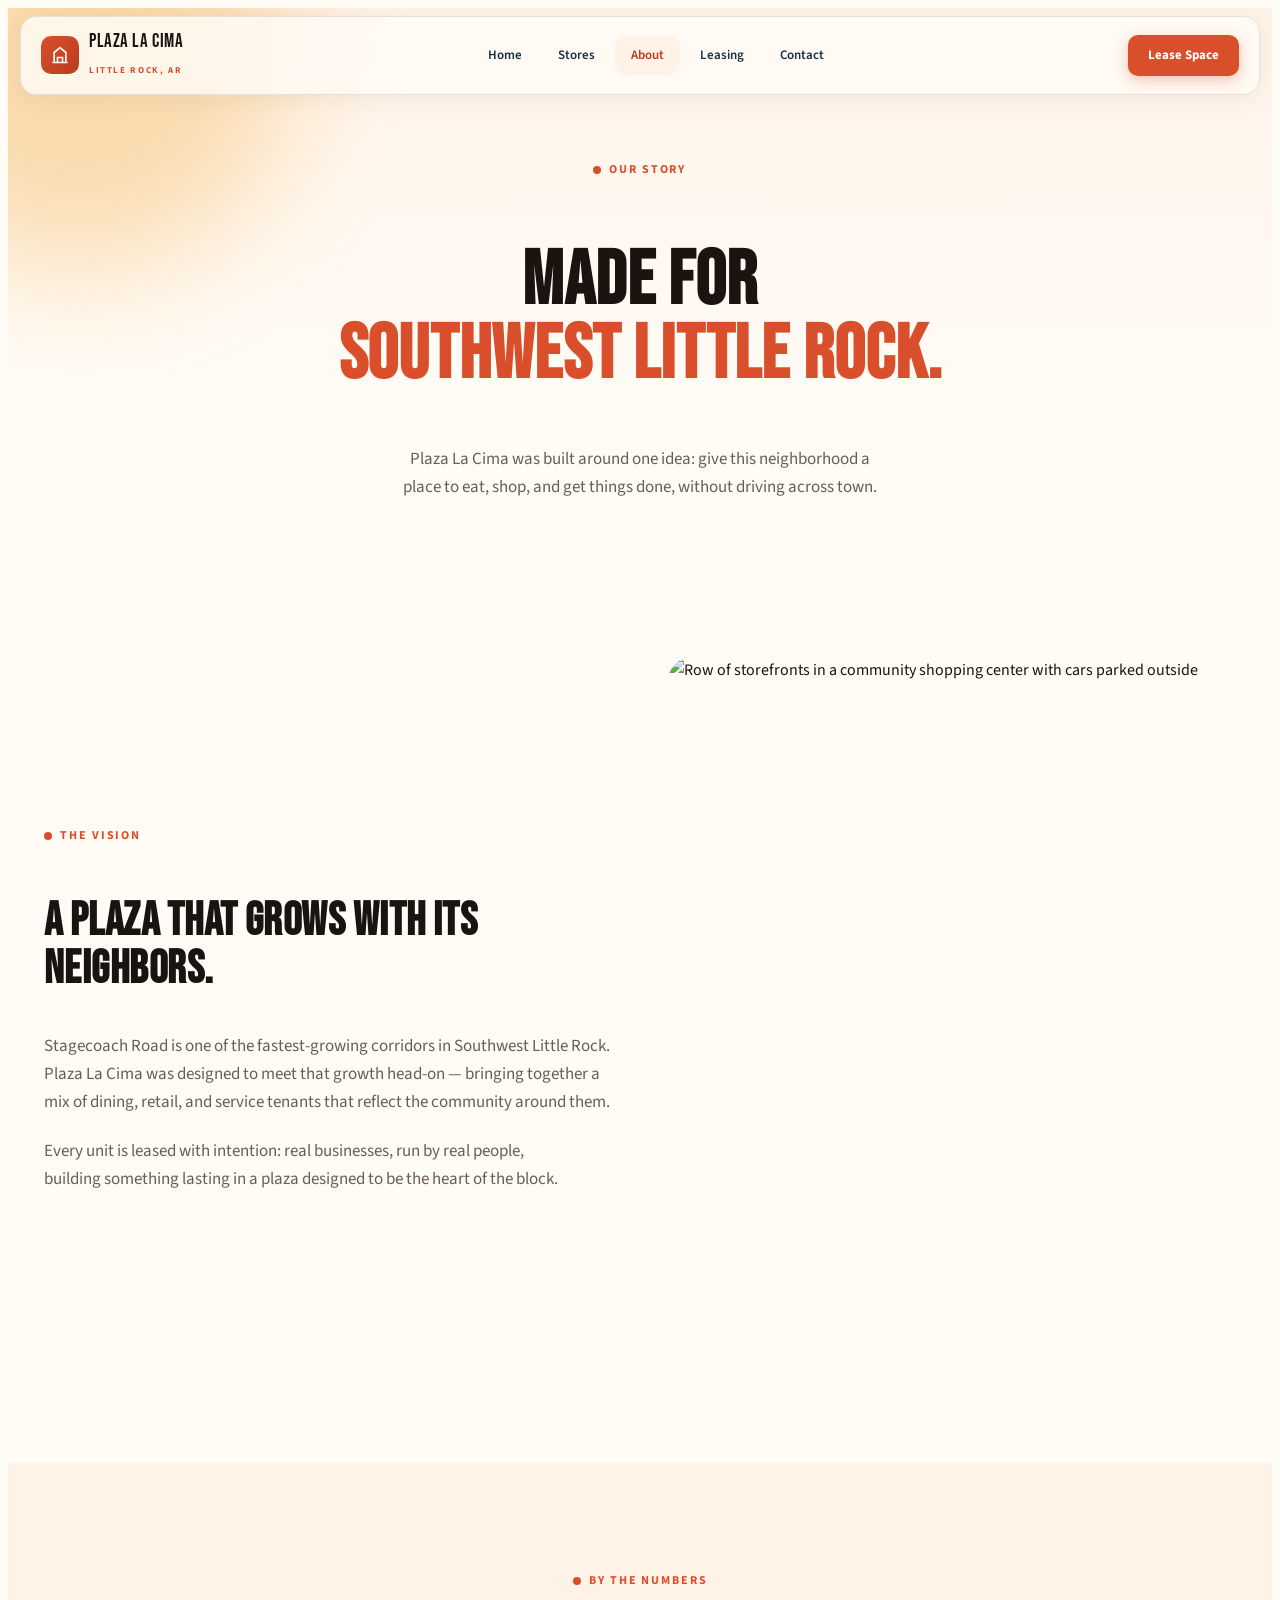
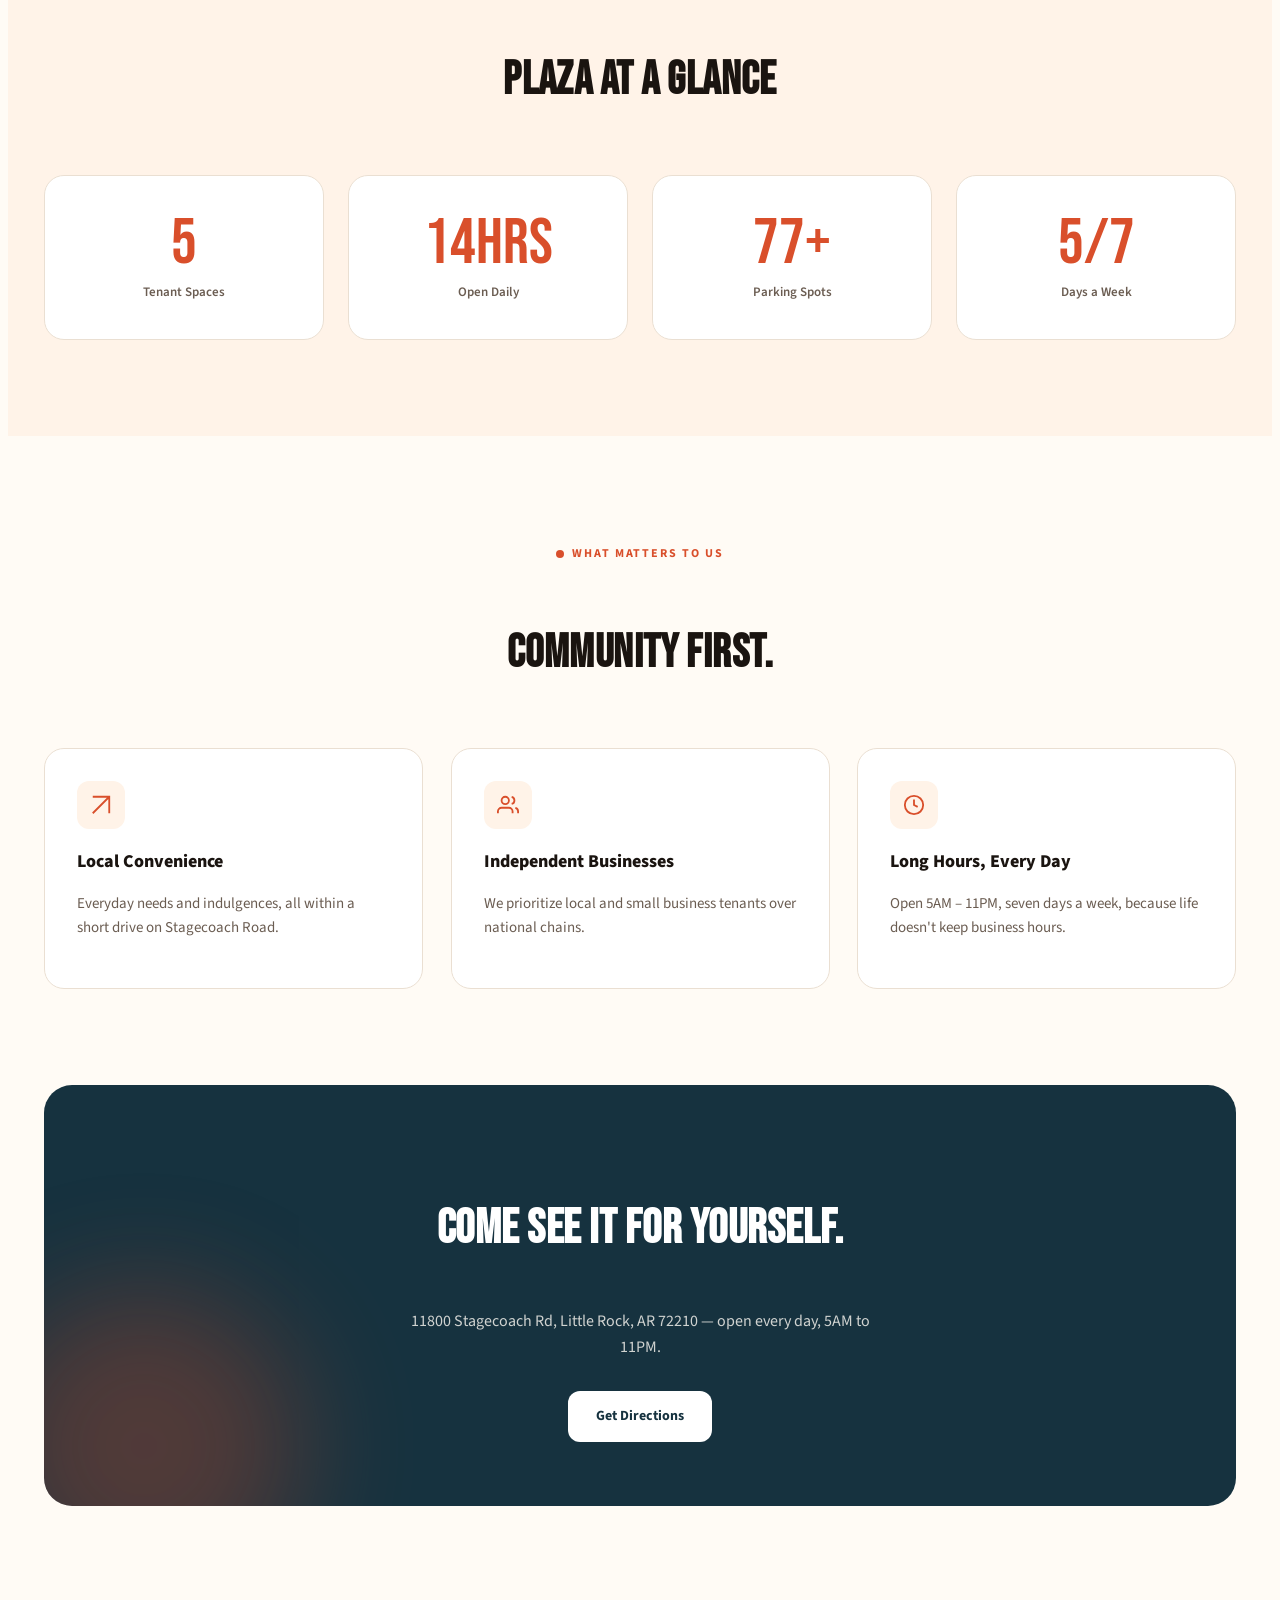
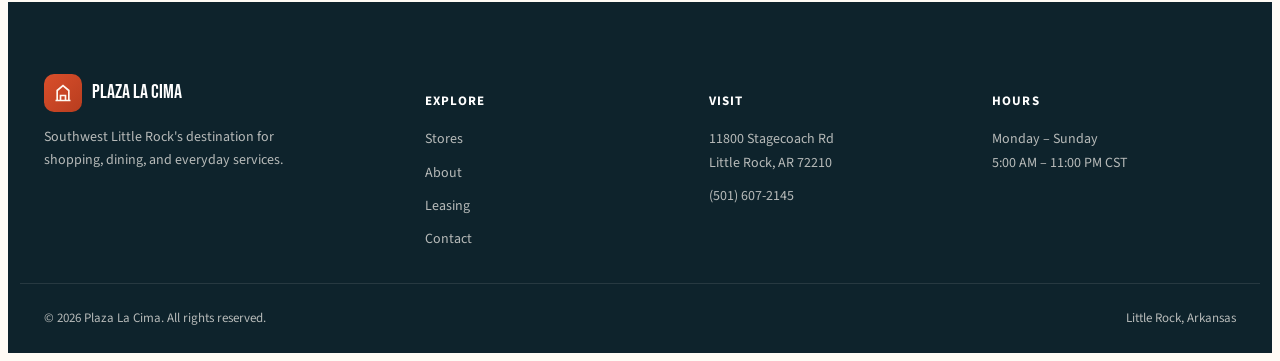
==== about.html @ f955fabb "Initial commit: Plaza La Cima prototype site" ====
<!DOCTYPE html>
<html lang="en">
<head>
<meta charset="UTF-8">
<meta name="viewport" content="width=device-width, initial-scale=1.0">
<meta name="description" content="Learn about Plaza La Cima, a community shopping destination on Stagecoach Road in Little Rock, Arkansas.">
<title>About | Plaza La Cima</title>
<link rel="preconnect" href="https://fonts.googleapis.com">
<link rel="preconnect" href="https://fonts.gstatic.com" crossorigin>
<link href="https://fonts.googleapis.com/css2?family=Bebas+Neue&family=Source+Sans+3:wght@300;400;600;700;800&display=swap" rel="stylesheet">
<link rel="stylesheet" href="assets/site.css">
</head>
<body>

<div class="nav-wrap">
  <nav class="nav" role="navigation" aria-label="Primary">
    <a href="index.html" class="nav-logo" aria-label="Plaza La Cima home">
      <span class="nav-logo-badge"><svg width="20" height="20" viewBox="0 0 24 24" fill="none" stroke="#FFF8F0" stroke-width="2"><path d="M3 21h18M5 21V9l7-6 7 6v12M9 21v-6h6v6"/></svg></span>
      <span><span class="nav-logo-text">PLAZA LA CIMA</span><br><span class="nav-logo-sub">Little Rock, AR</span></span>
    </a>
    <div class="nav-links">
      <a href="index.html">Home</a>
      <a href="stores.html">Stores</a>
      <a href="about.html" class="active">About</a>
      <a href="leasing.html">Leasing</a>
      <a href="contact.html">Contact</a>
    </div>
    <a href="leasing.html" class="nav-cta">Lease Space</a>
    <button class="nav-toggle" aria-label="Open menu" aria-expanded="false">
      <svg width="24" height="24" viewBox="0 0 24 24" fill="none" stroke="#1A1410" stroke-width="2"><line x1="3" y1="6" x2="21" y2="6"/><line x1="3" y1="12" x2="21" y2="12"/><line x1="3" y1="18" x2="21" y2="18"/></svg>
    </button>
  </nav>
</div>
<div class="mobile-menu">
  <a href="index.html">Home</a>
  <a href="stores.html">Stores</a>
  <a href="about.html">About</a>
  <a href="leasing.html">Leasing</a>
  <a href="contact.html">Contact</a>
</div>

<header style="position:relative; padding:140px 0 60px; overflow:hidden; background:linear-gradient(180deg,#FFF3E8 0%,#FFFBF5 70%);">
  <div class="blob" style="width:420px;height:420px;background:var(--gold);top:-160px;left:-140px;"></div>
  <div class="container" style="position:relative;z-index:1; text-align:center;">
    <p class="kicker reveal" style="justify-content:center;">Our Story</p>
    <h1 class="font-display reveal" style="font-size:clamp(40px,7vw,76px); line-height:0.98; transition-delay:.05s;">Made for<br><span style="color:var(--primary);">Southwest Little Rock.</span></h1>
    <p class="reveal text-balance" style="font-size:17px; color:var(--muted); max-width:600px; margin:20px auto 0; transition-delay:.1s;">Plaza La Cima was built around one idea: give this neighborhood a place to eat, shop, and get things done, without driving across town.</p>
  </div>
</header>

<section class="section">
  <div class="container" style="display:grid; grid-template-columns:1fr 1fr; gap:56px; align-items:center;">
    <div class="reveal" style="border-radius:24px; overflow:hidden; aspect-ratio:4/5; order:2;">
      <img class="lazy-img" loading="lazy" src="https://images.unsplash.com/photo-1542362567-b07e54358753?w=700&h=900&fit=crop&q=80" alt="Row of storefronts in a community shopping center with cars parked outside">
    </div>
    <div>
      <p class="kicker reveal">The Vision</p>
      <h2 class="font-display reveal" style="font-size:clamp(30px,4.5vw,46px); line-height:1.05; transition-delay:.05s;">A plaza that grows with its neighbors.</h2>
      <p class="reveal text-balance" style="color:var(--muted); margin:20px 0; font-size:17px; transition-delay:.1s;">
        Stagecoach Road is one of the fastest-growing corridors in Southwest Little Rock. Plaza La Cima was designed to meet that growth head-on — bringing together a mix of dining, retail, and service tenants that reflect the community around them.
      </p>
      <p class="reveal text-balance" style="color:var(--muted); font-size:17px; transition-delay:.15s;">
        Every unit is leased with intention: real businesses, run by real people, building something lasting in a plaza designed to be the heart of the block.
      </p>
    </div>
  </div>
</section>

<section class="section" style="background:var(--bg-2);">
  <div class="container">
    <div style="text-align:center; max-width:600px; margin:0 auto 56px;">
      <p class="kicker reveal" style="justify-content:center;">By the Numbers</p>
      <h2 class="font-display reveal" style="font-size:clamp(30px,4.5vw,46px); transition-delay:.05s;">Plaza at a Glance</h2>
    </div>
    <div style="display:grid; grid-template-columns:repeat(auto-fit,minmax(180px,1fr)); gap:24px; text-align:center;">
      <div class="card reveal" style="padding:36px 20px;">
        <div class="stat-num" data-counter="7"></div>
        <div style="font-size:13px;color:var(--muted);font-weight:600;margin-top:6px;">Tenant Spaces</div>
      </div>
      <div class="card reveal" style="padding:36px 20px; transition-delay:.05s;">
        <div class="stat-num" data-counter="18" data-suffix="hrs"></div>
        <div style="font-size:13px;color:var(--muted);font-weight:600;margin-top:6px;">Open Daily</div>
      </div>
      <div class="card reveal" style="padding:36px 20px; transition-delay:.1s;">
        <div class="stat-num" data-counter="100" data-suffix="+"></div>
        <div style="font-size:13px;color:var(--muted);font-weight:600;margin-top:6px;">Parking Spots</div>
      </div>
      <div class="card reveal" style="padding:36px 20px; transition-delay:.15s;">
        <div class="stat-num" data-counter="7" data-suffix="/7"></div>
        <div style="font-size:13px;color:var(--muted);font-weight:600;margin-top:6px;">Days a Week</div>
      </div>
    </div>
  </div>
</section>

<section class="section">
  <div class="container">
    <div style="text-align:center; max-width:600px; margin:0 auto 56px;">
      <p class="kicker reveal" style="justify-content:center;">What Matters to Us</p>
      <h2 class="font-display reveal" style="font-size:clamp(30px,4.5vw,46px); transition-delay:.05s;">Community First.</h2>
    </div>
    <div style="display:grid; grid-template-columns:repeat(auto-fit,minmax(260px,1fr)); gap:28px;">
      <div class="card reveal hover-lift" style="padding:32px;">
        <span style="width:48px;height:48px;border-radius:12px;background:var(--bg-2);display:flex;align-items:center;justify-content:center;margin-bottom:18px;">
          <svg width="22" height="22" viewBox="0 0 24 24" fill="none" stroke="var(--primary)" stroke-width="2"><path d="M3 21l18-18M3 3h18v18"/></svg>
        </span>
        <h3 style="font-weight:800;font-size:18px;margin-bottom:8px;">Local Convenience</h3>
        <p style="color:var(--muted);font-size:15px;">Everyday needs and indulgences, all within a short drive on Stagecoach Road.</p>
      </div>
      <div class="card reveal hover-lift" style="padding:32px; transition-delay:.05s;">
        <span style="width:48px;height:48px;border-radius:12px;background:var(--bg-2);display:flex;align-items:center;justify-content:center;margin-bottom:18px;">
          <svg width="22" height="22" viewBox="0 0 24 24" fill="none" stroke="var(--primary)" stroke-width="2"><path d="M17 21v-2a4 4 0 0 0-4-4H5a4 4 0 0 0-4 4v2M9 11a4 4 0 1 0 0-8 4 4 0 0 0 0 8zM23 21v-2a4 4 0 0 0-3-3.87M16 3.13a4 4 0 0 1 0 7.75"/></svg>
        </span>
        <h3 style="font-weight:800;font-size:18px;margin-bottom:8px;">Independent Businesses</h3>
        <p style="color:var(--muted);font-size:15px;">We prioritize local and small business tenants over national chains.</p>
      </div>
      <div class="card reveal hover-lift" style="padding:32px; transition-delay:.1s;">
        <span style="width:48px;height:48px;border-radius:12px;background:var(--bg-2);display:flex;align-items:center;justify-content:center;margin-bottom:18px;">
          <svg width="22" height="22" viewBox="0 0 24 24" fill="none" stroke="var(--primary)" stroke-width="2"><circle cx="12" cy="12" r="10"/><path d="M12 6v6l4 2"/></svg>
        </span>
        <h3 style="font-weight:800;font-size:18px;margin-bottom:8px;">Long Hours, Every Day</h3>
        <p style="color:var(--muted);font-size:15px;">Open 5AM – 11PM, seven days a week, because life doesn't keep business hours.</p>
      </div>
    </div>
  </div>
</section>

<section class="section" style="padding-top:0;">
  <div class="container">
    <div class="reveal" style="background:var(--navy); border-radius:28px; padding:64px 48px; text-align:center; position:relative; overflow:hidden;">
      <div class="blob" style="width:320px;height:320px;background:var(--primary);bottom:-100px;left:-60px;opacity:.3;"></div>
      <h2 class="font-display" style="color:var(--white); font-size:clamp(30px,5vw,48px); position:relative; z-index:1;">Come see it for yourself.</h2>
      <p style="color:rgba(255,251,245,0.8); max-width:460px; margin:16px auto 30px; position:relative; z-index:1;">11800 Stagecoach Rd, Little Rock, AR 72210 — open every day, 5AM to 11PM.</p>
      <a href="contact.html" class="btn btn-light" style="position:relative; z-index:1;">Get Directions</a>
    </div>
  </div>
</section>

<footer class="footer">
  <div class="container" style="padding:72px 24px 32px; display:grid; grid-template-columns:1.4fr 1fr 1fr 1fr; gap:40px;">
    <div>
      <div style="display:flex;align-items:center;gap:10px;margin-bottom:14px;">
        <span class="nav-logo-badge"><svg width="20" height="20" viewBox="0 0 24 24" fill="none" stroke="#FFF8F0" stroke-width="2"><path d="M3 21h18M5 21V9l7-6 7 6v12M9 21v-6h6v6"/></svg></span>
        <span style="font-family:'Bebas Neue',sans-serif; font-size:20px; color:var(--white);">PLAZA LA CIMA</span>
      </div>
      <p style="max-width:280px; font-size:14px;">Southwest Little Rock's destination for shopping, dining, and everyday services.</p>
    </div>
    <div>
      <h4 style="color:var(--white); font-size:13px; letter-spacing:.08em; text-transform:uppercase; margin-bottom:16px;">Explore</h4>
      <div style="display:flex; flex-direction:column; gap:10px; font-size:14px;">
        <a href="stores.html">Stores</a><a href="about.html">About</a><a href="leasing.html">Leasing</a><a href="contact.html">Contact</a>
      </div>
    </div>
    <div>
      <h4 style="color:var(--white); font-size:13px; letter-spacing:.08em; text-transform:uppercase; margin-bottom:16px;">Visit</h4>
      <div style="display:flex; flex-direction:column; gap:10px; font-size:14px;">
        <span>11800 Stagecoach Rd<br>Little Rock, AR 72210</span>
        <a href="tel:+15016072145">(501) 607-2145</a>
      </div>
    </div>
    <div>
      <h4 style="color:var(--white); font-size:13px; letter-spacing:.08em; text-transform:uppercase; margin-bottom:16px;">Hours</h4>
      <p style="font-size:14px;">Monday – Sunday<br>5:00 AM – 11:00 PM CST</p>
    </div>
  </div>
  <div class="container" style="border-top:1px solid rgba(255,251,245,0.1); padding:24px; font-size:13px; display:flex; justify-content:space-between; flex-wrap:wrap; gap:8px;">
    <span>© 2026 Plaza La Cima. All rights reserved.</span>
    <span>Little Rock, Arkansas</span>
  </div>
</footer>

<script src="assets/site.js"></script>
</body>
</html>
---- assets/site.css ----
/* ============================================================
   PLAZA LA CIMA — Shared Design System
   Style: Modern Bold | Fonts: Bebas Neue (display) + Source Sans 3 (body)
   ============================================================ */

:root {
  --bg:          #FFFBF5;
  --bg-2:        #FFF3E8;
  --ink:         #1A1410;
  --muted:       #6B5D52;
  --primary:     #D94F2B;
  --primary-dk:  #B83D1F;
  --primary-lt:  #F0815D;
  --navy:        #16323F;
  --navy-2:      #0E232C;
  --gold:        #F2A93B;
  --line:        #EADFD2;
  --white:       #FFFFFF;
  --ease: cubic-bezier(0.16, 1, 0.3, 1);
}

* , *::before, *::after { box-sizing: border-box; }
html { scroll-behavior: smooth; }
body {
  font-family: 'Source Sans 3', system-ui, sans-serif;
  background: var(--bg);
  color: var(--ink);
  line-height: 1.65;
  font-size: 16px;
  overflow-x: hidden;
}
img { max-width: 100%; display: block; }
a { text-decoration: none; color: inherit; }
button { font-family: inherit; }

@media (prefers-reduced-motion: reduce) {
  *, *::before, *::after { animation-duration: 0.01ms !important; transition-duration: 0.01ms !important; scroll-behavior: auto !important; }
}

.font-display {
  font-family: 'Bebas Neue', 'Impact', sans-serif;
  letter-spacing: 0.01em;
  text-transform: uppercase;
}

/* ---------- Reveal-on-scroll ---------- */
.reveal {
  opacity: 0;
  transform: translateY(28px);
  transition: opacity 0.7s var(--ease), transform 0.7s var(--ease);
  will-change: opacity, transform;
}
.reveal.visible { opacity: 1; transform: translateY(0); }
@media (prefers-reduced-motion: reduce) {
  .reveal { opacity: 1; transform: none; transition: none; }
}

/* ---------- Floating Navbar ---------- */
.nav-wrap { position: fixed; top: 16px; left: 16px; right: 16px; z-index: 100; display: flex; justify-content: center; }
.nav {
  width: 100%;
  max-width: 1240px;
  display: flex;
  align-items: center;
  justify-content: space-between;
  background: rgba(255,251,245,0.85);
  backdrop-filter: blur(14px);
  -webkit-backdrop-filter: blur(14px);
  border: 1px solid var(--line);
  border-radius: 16px;
  padding: 12px 20px;
  box-shadow: 0 4px 24px rgba(26,20,16,0.06);
  transition: box-shadow 0.3s var(--ease), background 0.3s var(--ease);
}
.nav.scrolled { box-shadow: 0 8px 32px rgba(26,20,16,0.12); }
.nav-logo { display: flex; align-items: center; gap: 10px; }
.nav-logo-badge {
  width: 38px; height: 38px; border-radius: 10px;
  background: linear-gradient(135deg, var(--primary), var(--primary-dk));
  display: flex; align-items: center; justify-content: center; flex-shrink: 0;
}
.nav-logo-text { font-family: 'Bebas Neue', sans-serif; font-size: 19px; letter-spacing: 0.03em; line-height: 1; color: var(--ink); }
.nav-logo-sub { font-size: 9px; font-weight: 700; letter-spacing: 0.18em; color: var(--primary); text-transform: uppercase; }
.nav-links { display: flex; align-items: center; gap: 4px; }
.nav-links a {
  font-size: 13px; font-weight: 600; padding: 9px 16px; border-radius: 10px;
  color: var(--navy); transition: background 0.2s var(--ease), color 0.2s var(--ease);
  cursor: pointer;
}
.nav-links a:hover, .nav-links a.active { background: var(--bg-2); color: var(--primary-dk); }
.nav-cta {
  background: var(--primary); color: var(--white); font-weight: 700; font-size: 13px;
  padding: 10px 20px; border-radius: 10px; transition: transform 0.2s var(--ease), background 0.2s var(--ease);
  cursor: pointer; box-shadow: 0 4px 14px rgba(217,79,43,0.35);
}
.nav-cta:hover { background: var(--primary-dk); transform: translateY(-1px); }
.nav-toggle { display: none; cursor: pointer; }
.mobile-menu {
  display: none; position: fixed; top: 78px; left: 16px; right: 16px; z-index: 99;
  background: var(--white); border: 1px solid var(--line); border-radius: 16px;
  padding: 12px; box-shadow: 0 12px 40px rgba(26,20,16,0.15);
  flex-direction: column; gap: 4px;
}
.mobile-menu.open { display: flex; }
.mobile-menu a { padding: 14px 16px; border-radius: 10px; font-weight: 600; font-size: 15px; cursor: pointer; }
.mobile-menu a:hover { background: var(--bg-2); }

@media (max-width: 860px) {
  .nav-links { display: none; }
  .nav-toggle { display: flex; }
}

/* ---------- Buttons ---------- */
.btn {
  display: inline-flex; align-items: center; gap: 8px; font-weight: 700; font-size: 14px;
  padding: 14px 28px; border-radius: 12px; cursor: pointer; transition: transform 0.2s var(--ease), box-shadow 0.2s var(--ease), background 0.2s var(--ease);
  white-space: nowrap;
}
.btn-primary { background: var(--primary); color: var(--white); box-shadow: 0 8px 24px rgba(217,79,43,0.32); }
.btn-primary:hover { background: var(--primary-dk); transform: translateY(-2px); box-shadow: 0 12px 28px rgba(217,79,43,0.4); }
.btn-outline { background: transparent; color: var(--ink); border: 2px solid var(--ink); }
.btn-outline:hover { background: var(--ink); color: var(--white); transform: translateY(-2px); }
.btn-light { background: var(--white); color: var(--navy); }
.btn-light:hover { background: var(--gold); transform: translateY(-2px); }

/* ---------- Blob / Glow backgrounds ---------- */
.blob {
  position: absolute; border-radius: 50%; filter: blur(60px); opacity: 0.35; z-index: 0;
  animation: float 14s ease-in-out infinite;
}
@keyframes float {
  0%, 100% { transform: translate(0,0) scale(1); }
  50% { transform: translate(30px,-30px) scale(1.08); }
}
@media (prefers-reduced-motion: reduce) { .blob { animation: none; } }

/* ---------- Stat counter ---------- */
.stat-num { font-family: 'Bebas Neue', sans-serif; font-size: clamp(40px, 6vw, 64px); color: var(--primary); line-height: 1; }

/* ---------- Section helpers ---------- */
.container { max-width: 1240px; margin: 0 auto; padding: 0 24px; }
.section { padding: 96px 0; }
@media (max-width: 768px) { .section { padding: 64px 0; } }

.kicker {
  display: inline-flex; align-items: center; gap: 8px; font-size: 12px; font-weight: 700;
  letter-spacing: 0.16em; text-transform: uppercase; color: var(--primary); margin-bottom: 14px;
}
.kicker::before { content: ''; width: 8px; height: 8px; border-radius: 50%; background: var(--primary); }

/* ---------- Cards ---------- */
.card {
  background: var(--white); border: 1px solid var(--line); border-radius: 20px; overflow: hidden;
  transition: box-shadow 0.3s var(--ease), border-color 0.3s var(--ease);
}
.card:hover { box-shadow: 0 16px 40px rgba(26,20,16,0.1); border-color: transparent; }
.card-img { aspect-ratio: 4/3; overflow: hidden; position: relative; }
.card-img img { width: 100%; height: 100%; object-fit: cover; transition: transform 0.5s var(--ease); }
.card:hover .card-img img { transform: scale(1.07); }

.badge {
  display: inline-flex; align-items: center; font-size: 11px; font-weight: 700; letter-spacing: 0.06em;
  text-transform: uppercase; padding: 6px 12px; border-radius: 999px;
}
.badge-open { background: rgba(34,139,87,0.12); color: #1F7A4D; }
.badge-soon { background: rgba(242,169,59,0.18); color: #966211; }
.badge-avail { background: rgba(22,50,63,0.08); color: var(--navy); border: 1px dashed var(--navy); }
.badge-feature { background: var(--primary); color: var(--white); }

/* Featured tenant emphasis */
.card-featured { border: 2px solid var(--primary); box-shadow: 0 16px 40px rgba(217,79,43,0.18); }

/* ---------- Marquee ---------- */
.marquee { overflow: hidden; white-space: nowrap; position: relative; }
.marquee-track { display: inline-flex; animation: marquee 28s linear infinite; }
@keyframes marquee { from { transform: translateX(0); } to { transform: translateX(-50%); } }
@media (prefers-reduced-motion: reduce) { .marquee-track { animation: none; } }

/* ---------- Footer ---------- */
.footer { background: var(--navy-2); color: rgba(255,251,245,0.7); }
.footer a:hover { color: var(--gold); }

/* ---------- Forms ---------- */
.field label { display: block; font-size: 13px; font-weight: 700; margin-bottom: 8px; color: var(--navy); }
.field input, .field select, .field textarea {
  width: 100%; padding: 14px 16px; border: 1.5px solid var(--line); border-radius: 12px;
  font-family: inherit; font-size: 15px; background: var(--white); color: var(--ink);
  transition: border-color 0.2s var(--ease), box-shadow 0.2s var(--ease);
}
.field input:focus, .field select:focus, .field textarea:focus {
  outline: none; border-color: var(--primary); box-shadow: 0 0 0 4px rgba(217,79,43,0.12);
}

/* ---------- Utility ---------- */
.text-balance { text-wrap: balance; }
.hover-lift { transition: transform 0.25s var(--ease); }
.hover-lift:hover { transform: translateY(-4px); }
.cursor-pointer { cursor: pointer; }
.hidden { display: none; }

/* ---------- Spinning logo badge ---------- */
.spin-logo { animation: spin-slow 16s linear infinite !important; }
@keyframes spin-slow { from { transform: rotate(0deg); } to { transform: rotate(360deg); } }
@media (prefers-reduced-motion: reduce) { .spin-logo { animation: none !important; } }

/* ---------- Responsive overrides for inline two/four-column grids ---------- */
@media (max-width: 900px) {
  .container > [style*="grid-template-columns:1.1fr 0.9fr"],
  .container > [style*="grid-template-columns:0.9fr 1.1fr"],
  .container[style*="grid-template-columns:0.9fr 1.1fr"],
  .container[style*="grid-template-columns:0.85fr 1.15fr"],
  .container[style*="grid-template-columns:1fr 1fr"],
  .container > [style*="grid-template-columns:1fr 1fr"],
  [style*="grid-template-columns:1.1fr 1fr"] {
    grid-template-columns: 1fr !important;
  }
  .container[style*="grid-template-columns:1.4fr 1fr 1fr 1fr"] {
    grid-template-columns: 1fr 1fr !important;
  }
  [style*="order:2"] { order: 0 !important; }
}
@media (max-width: 560px) {
  .container[style*="grid-template-columns:1.4fr 1fr 1fr 1fr"] {
    grid-template-columns: 1fr !important;
  }
}

/* Skeleton loading shimmer for images while loading */
img.lazy-img { background: linear-gradient(100deg, var(--bg-2) 30%, var(--line) 50%, var(--bg-2) 70%); background-size: 300% 100%; animation: shimmer 1.6s infinite; }
@keyframes shimmer { from { background-position: 150% 0; } to { background-position: -150% 0; } }
img.lazy-img.loaded { animation: none; background: none; }
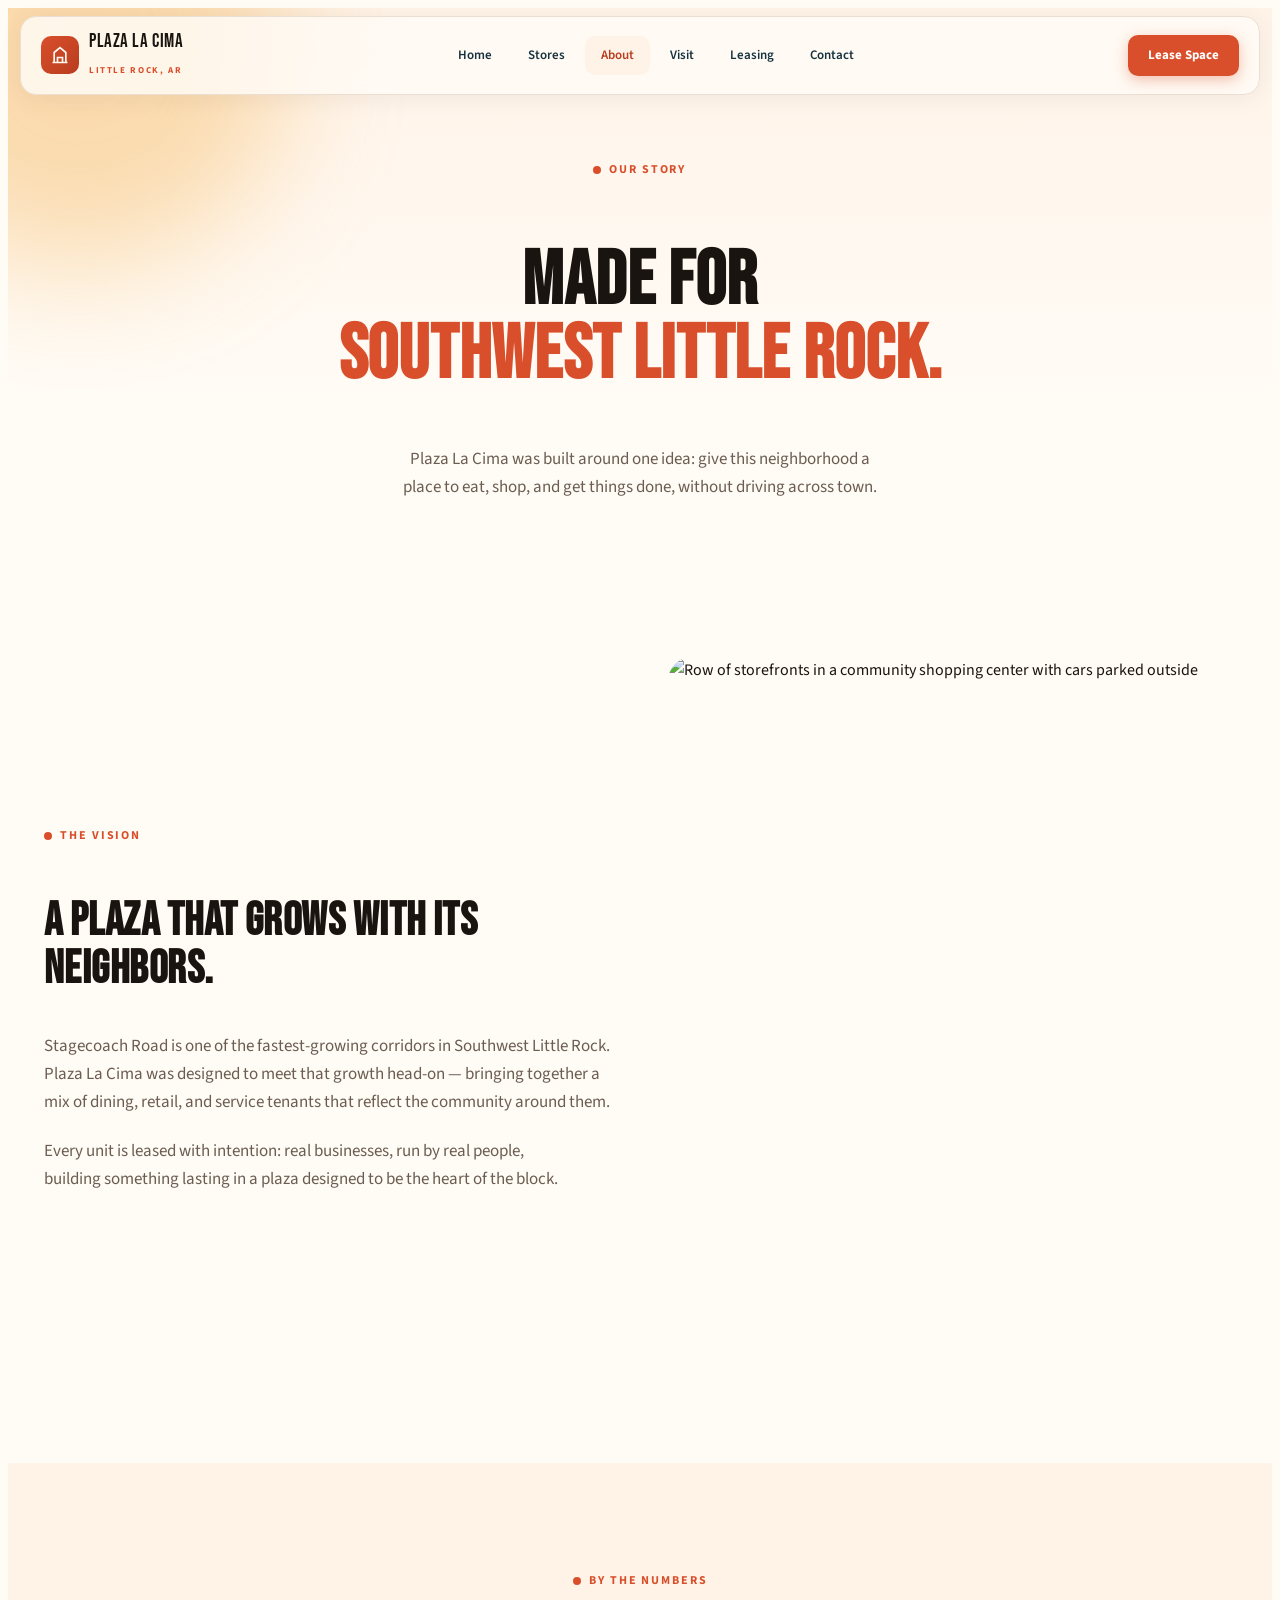
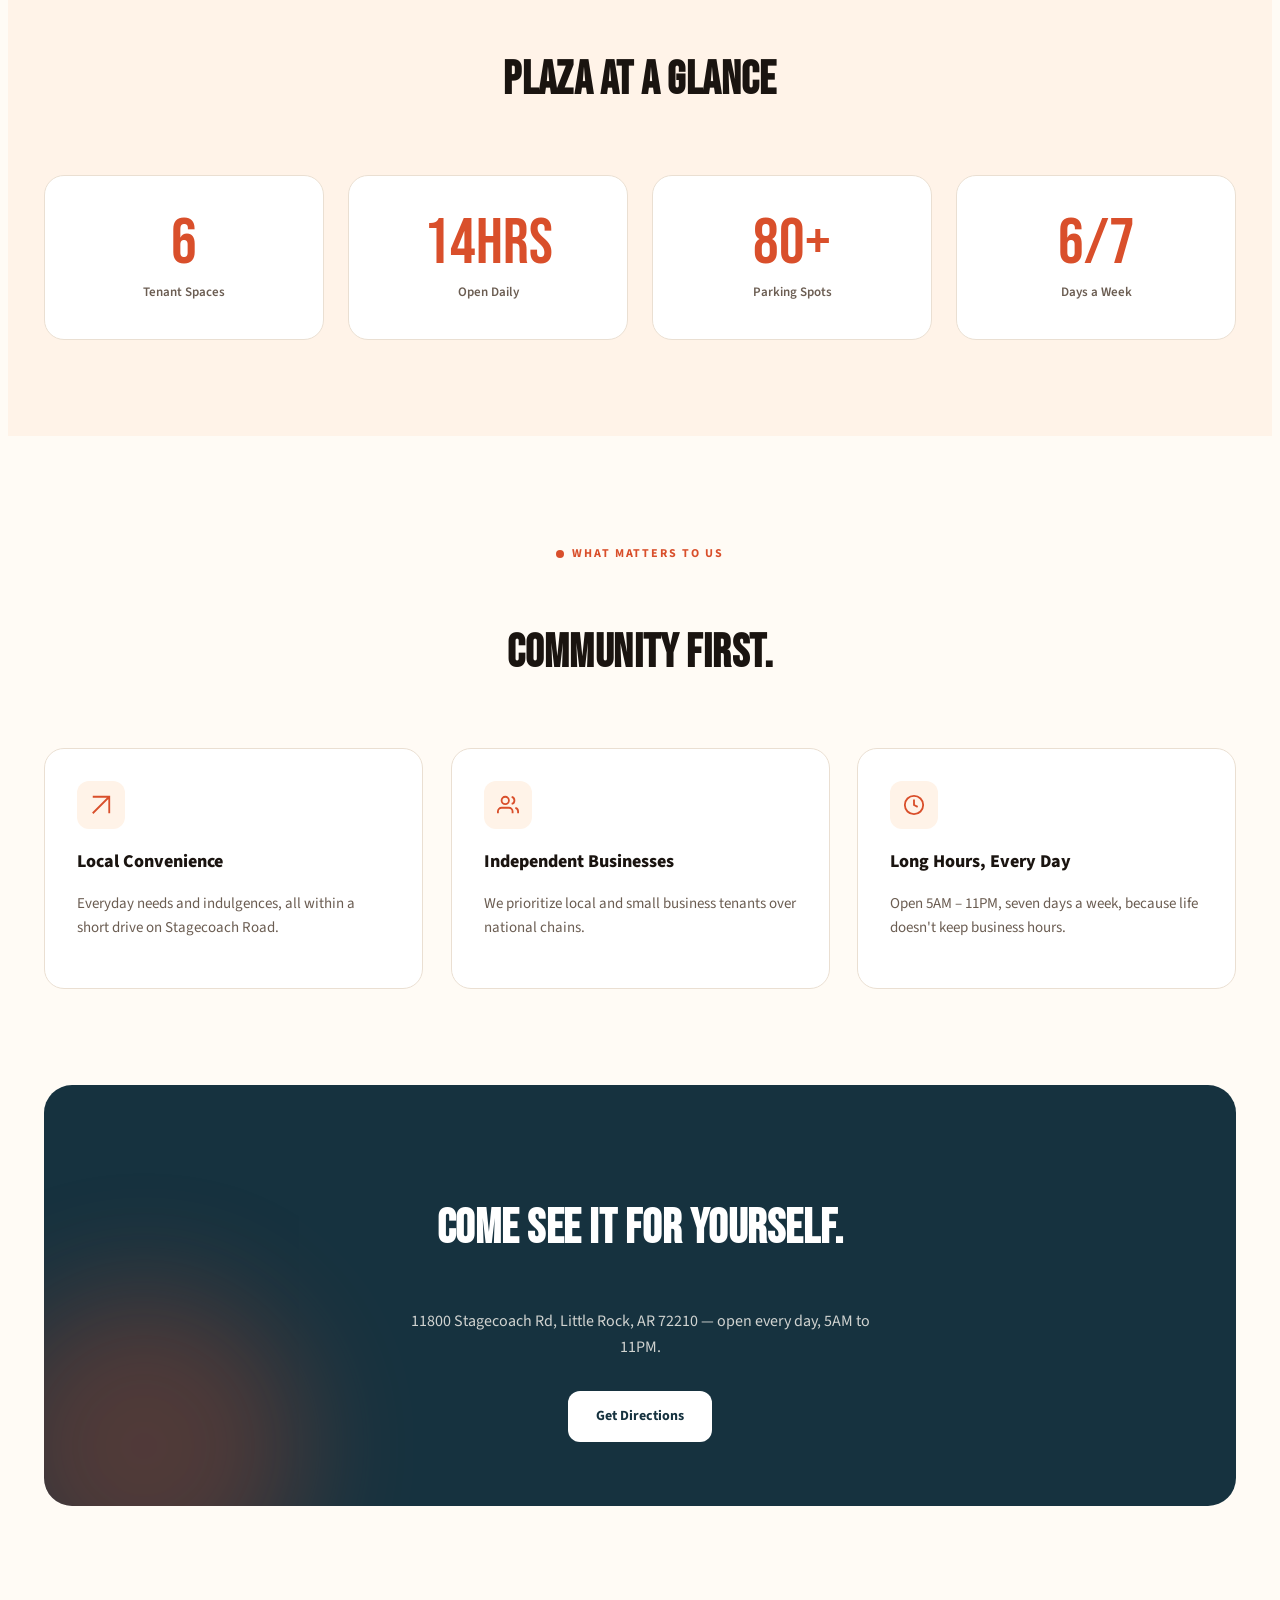
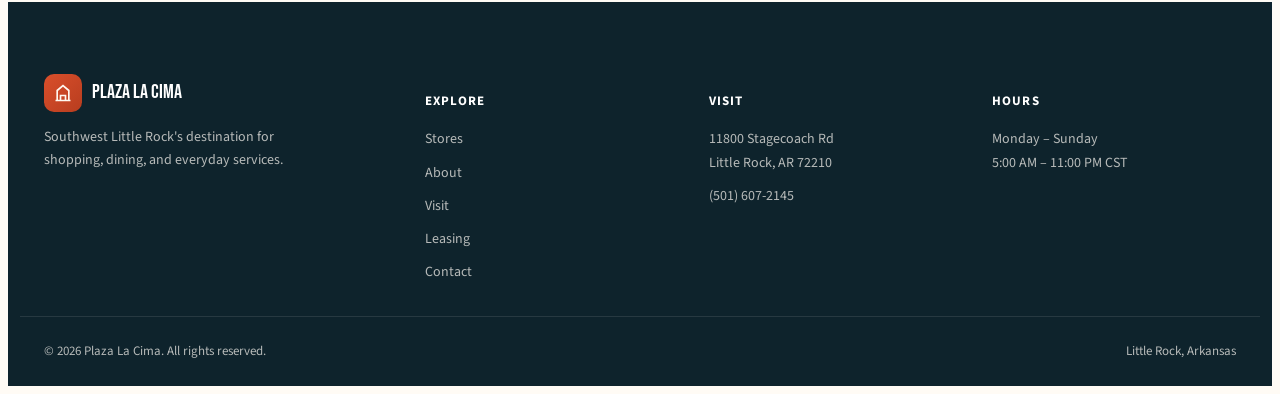
==== commit 7429de0c: "Add Visit page and refocus Contact page on leasing inquiries" ====
--- a/about.html
+++ b/about.html
@@ -22,6 +22,7 @@
       <a href="index.html">Home</a>
       <a href="stores.html">Stores</a>
       <a href="about.html" class="active">About</a>
+      <a href="visit.html">Visit</a>
       <a href="leasing.html">Leasing</a>
       <a href="contact.html">Contact</a>
     </div>
@@ -35,6 +36,7 @@
   <a href="index.html">Home</a>
   <a href="stores.html">Stores</a>
   <a href="about.html">About</a>
+  <a href="visit.html">Visit</a>
   <a href="leasing.html">Leasing</a>
   <a href="contact.html">Contact</a>
 </div>
@@ -148,7 +150,7 @@
     <div>
       <h4 style="color:var(--white); font-size:13px; letter-spacing:.08em; text-transform:uppercase; margin-bottom:16px;">Explore</h4>
       <div style="display:flex; flex-direction:column; gap:10px; font-size:14px;">
-        <a href="stores.html">Stores</a><a href="about.html">About</a><a href="leasing.html">Leasing</a><a href="contact.html">Contact</a>
+        <a href="stores.html">Stores</a><a href="about.html">About</a><a href="visit.html">Visit</a><a href="leasing.html">Leasing</a><a href="contact.html">Contact</a>
       </div>
     </div>
     <div>
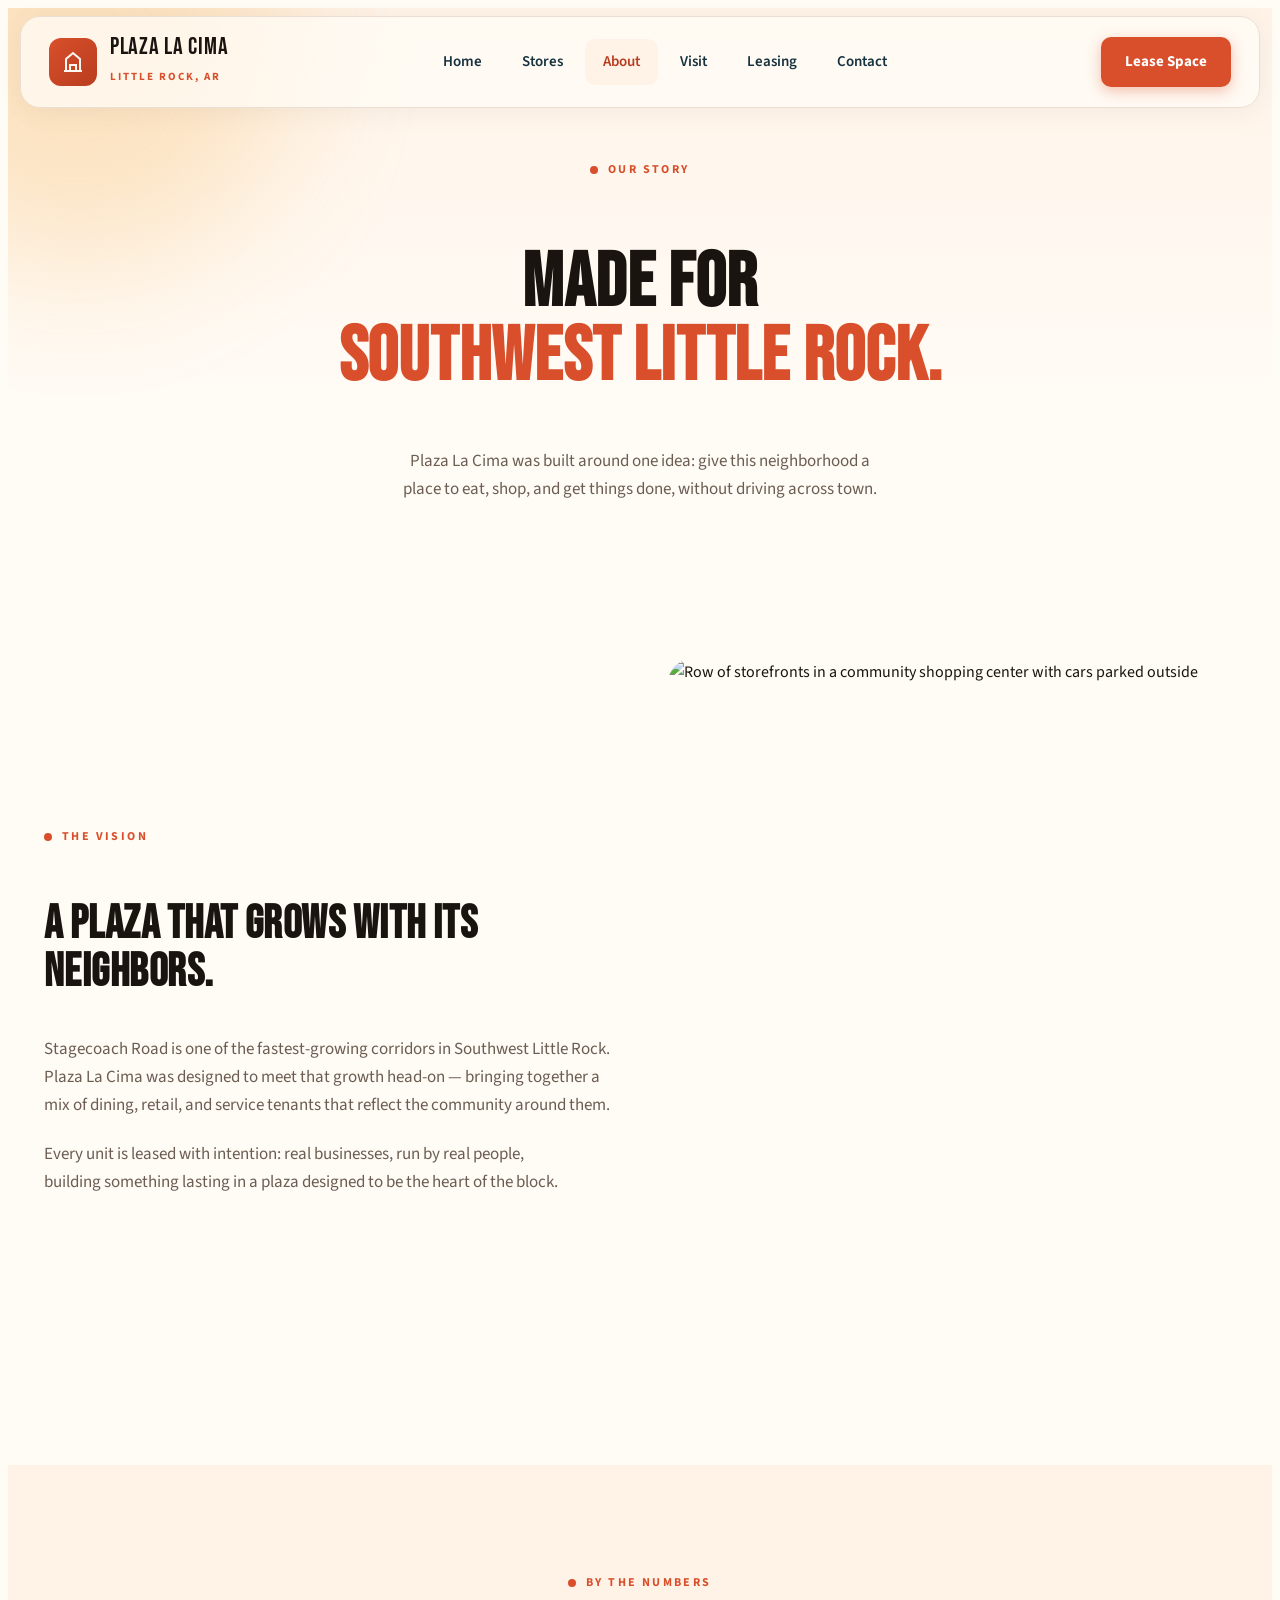
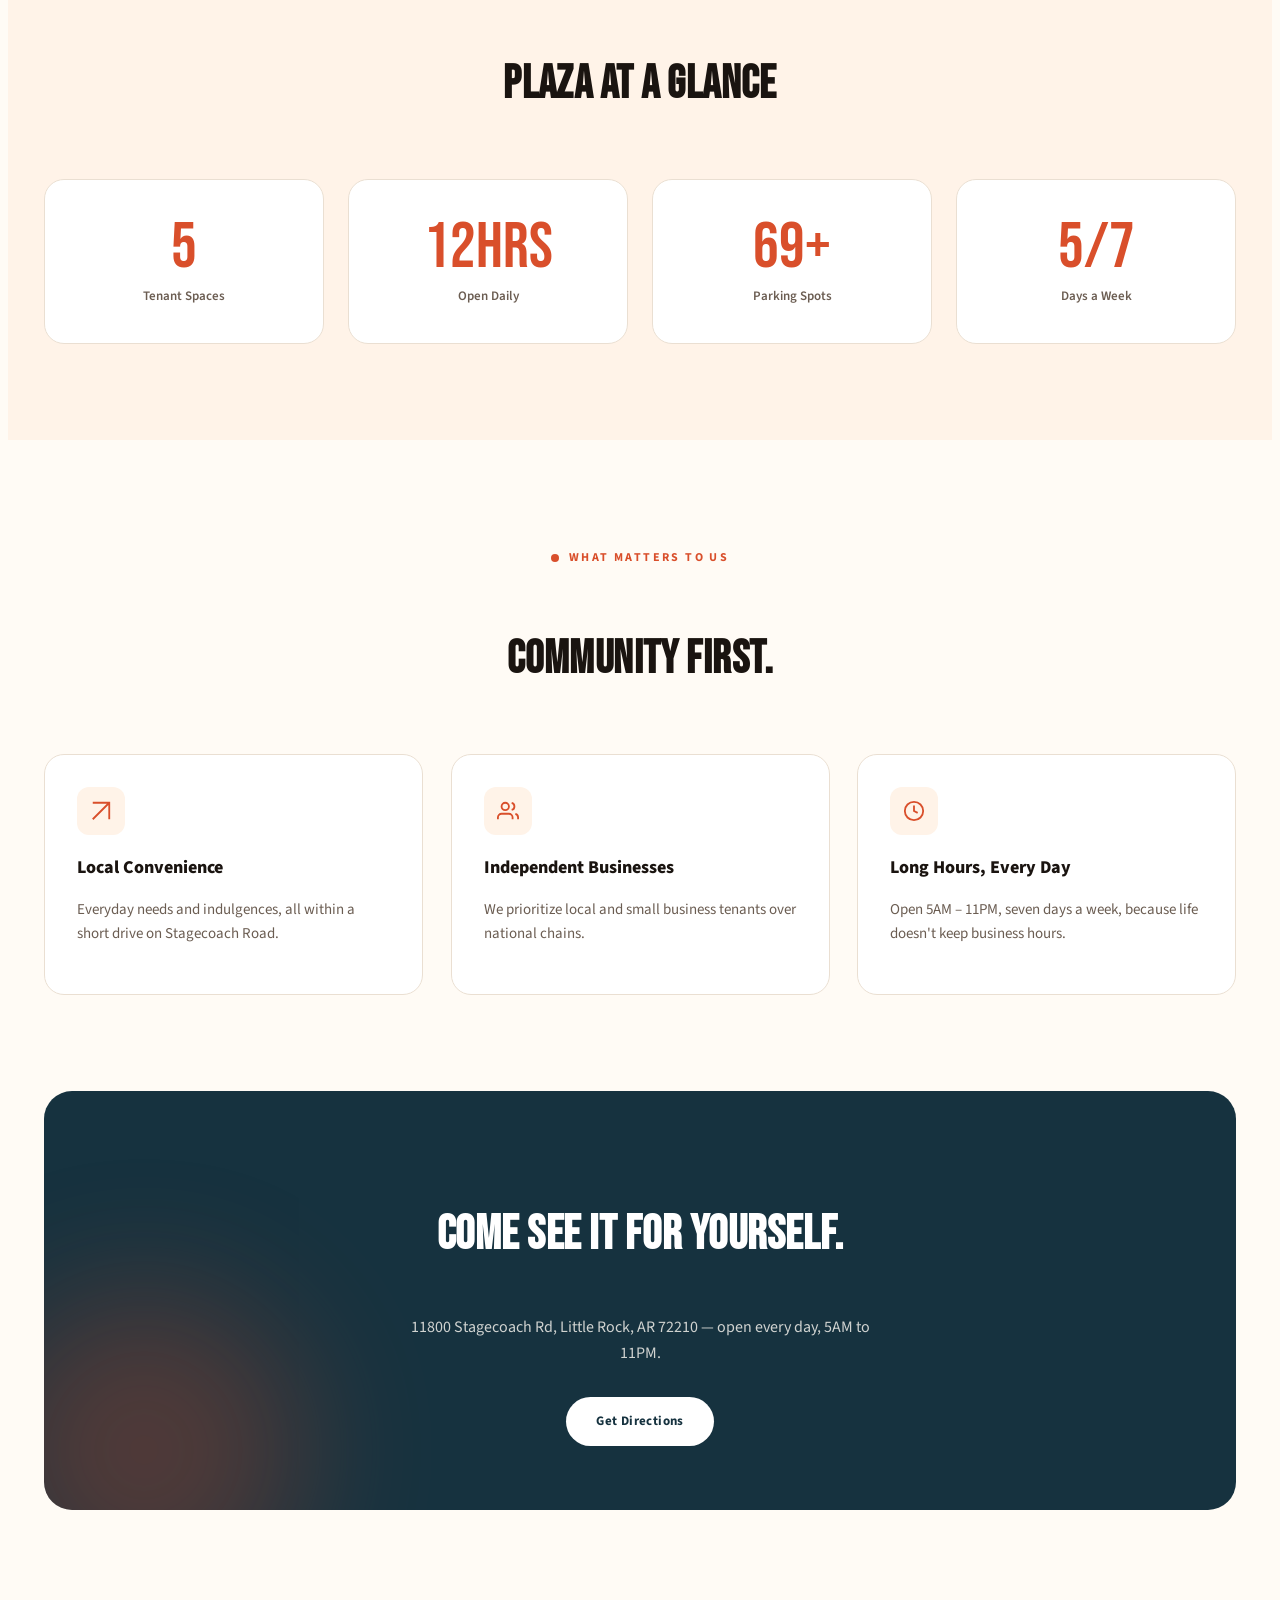
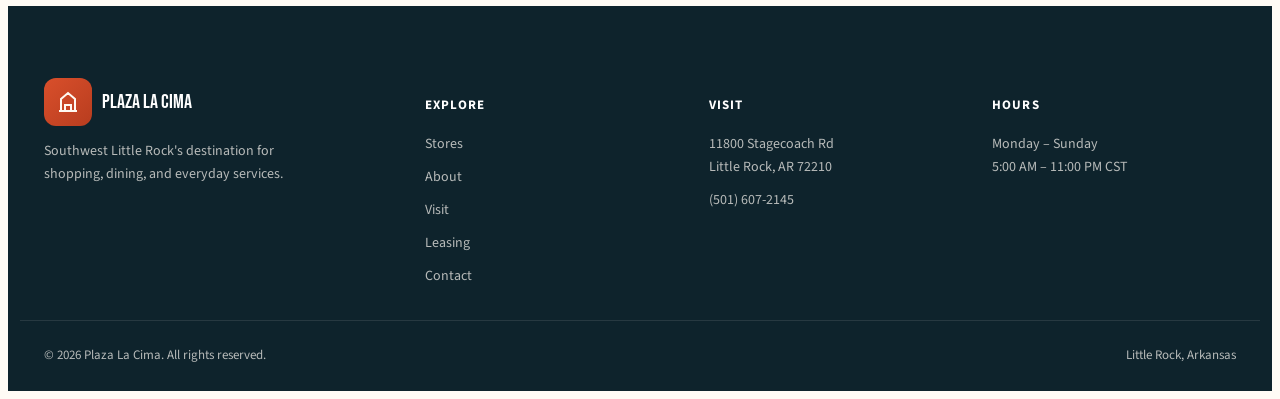
==== commit f7a2dd0f: "Refine visual design: elegant serif accents, softer badges/buttons, enlarged nav and hero image, upd" ====
--- a/about.html
+++ b/about.html
@@ -7,7 +7,7 @@
 <title>About | Plaza La Cima</title>
 <link rel="preconnect" href="https://fonts.googleapis.com">
 <link rel="preconnect" href="https://fonts.gstatic.com" crossorigin>
-<link href="https://fonts.googleapis.com/css2?family=Bebas+Neue&family=Source+Sans+3:wght@300;400;600;700;800&display=swap" rel="stylesheet">
+<link href="https://fonts.googleapis.com/css2?family=Bebas+Neue&family=Cormorant+Garamond:ital,wght@1,500;1,600&family=Source+Sans+3:wght@300;400;600;700;800&display=swap" rel="stylesheet">
 <link rel="stylesheet" href="assets/site.css">
 </head>
 <body>
--- a/assets/site.css
+++ b/assets/site.css
@@ -43,6 +43,16 @@
   text-transform: uppercase;
 }
 
+/* Refined serif accent — paired with our bold display font for an
+   elegant, editorial touch on tenant/business names and select copy. */
+.font-serif {
+  font-family: 'Cormorant Garamond', serif;
+  font-style: italic;
+  font-weight: 600;
+  letter-spacing: 0.01em;
+  font-size: 1.3em;
+}
+
 /* ---------- Reveal-on-scroll ---------- */
 .reveal {
   opacity: 0;
@@ -63,40 +73,41 @@
   display: flex;
   align-items: center;
   justify-content: space-between;
-  background: rgba(255,251,245,0.85);
-  backdrop-filter: blur(14px);
-  -webkit-backdrop-filter: blur(14px);
+  background: rgba(255,251,245,0.78);
+  backdrop-filter: blur(18px);
+  -webkit-backdrop-filter: blur(18px);
   border: 1px solid var(--line);
-  border-radius: 16px;
-  padding: 12px 20px;
-  box-shadow: 0 4px 24px rgba(26,20,16,0.06);
+  border-radius: 20px;
+  padding: 18px 28px;
+  box-shadow: 0 4px 28px rgba(26,20,16,0.05);
   transition: box-shadow 0.3s var(--ease), background 0.3s var(--ease);
 }
-.nav.scrolled { box-shadow: 0 8px 32px rgba(26,20,16,0.12); }
-.nav-logo { display: flex; align-items: center; gap: 10px; }
+.nav.scrolled { box-shadow: 0 10px 36px rgba(26,20,16,0.1); }
+.nav-logo { display: flex; align-items: center; gap: 13px; }
 .nav-logo-badge {
-  width: 38px; height: 38px; border-radius: 10px;
+  width: 48px; height: 48px; border-radius: 12px;
   background: linear-gradient(135deg, var(--primary), var(--primary-dk));
   display: flex; align-items: center; justify-content: center; flex-shrink: 0;
 }
-.nav-logo-text { font-family: 'Bebas Neue', sans-serif; font-size: 19px; letter-spacing: 0.03em; line-height: 1; color: var(--ink); }
-.nav-logo-sub { font-size: 9px; font-weight: 700; letter-spacing: 0.18em; color: var(--primary); text-transform: uppercase; }
+.nav-logo-badge svg { width: 24px; height: 24px; }
+.nav-logo-text { font-family: 'Bebas Neue', sans-serif; font-size: 24px; letter-spacing: 0.03em; line-height: 1; color: var(--ink); }
+.nav-logo-sub { font-size: 11px; font-weight: 700; letter-spacing: 0.18em; color: var(--primary); text-transform: uppercase; }
 .nav-links { display: flex; align-items: center; gap: 4px; }
 .nav-links a {
-  font-size: 13px; font-weight: 600; padding: 9px 16px; border-radius: 10px;
+  font-size: 15px; font-weight: 600; padding: 11px 18px; border-radius: 10px;
   color: var(--navy); transition: background 0.2s var(--ease), color 0.2s var(--ease);
   cursor: pointer;
 }
 .nav-links a:hover, .nav-links a.active { background: var(--bg-2); color: var(--primary-dk); }
 .nav-cta {
-  background: var(--primary); color: var(--white); font-weight: 700; font-size: 13px;
-  padding: 10px 20px; border-radius: 10px; transition: transform 0.2s var(--ease), background 0.2s var(--ease);
+  background: var(--primary); color: var(--white); font-weight: 700; font-size: 15px;
+  padding: 13px 24px; border-radius: 10px; transition: transform 0.2s var(--ease), background 0.2s var(--ease);
   cursor: pointer; box-shadow: 0 4px 14px rgba(217,79,43,0.35);
 }
 .nav-cta:hover { background: var(--primary-dk); transform: translateY(-1px); }
 .nav-toggle { display: none; cursor: pointer; }
 .mobile-menu {
-  display: none; position: fixed; top: 78px; left: 16px; right: 16px; z-index: 99;
+  display: none; position: fixed; top: 92px; left: 16px; right: 16px; z-index: 99;
   background: var(--white); border: 1px solid var(--line); border-radius: 16px;
   padding: 12px; box-shadow: 0 12px 40px rgba(26,20,16,0.15);
   flex-direction: column; gap: 4px;
@@ -112,20 +123,21 @@
 
 /* ---------- Buttons ---------- */
 .btn {
-  display: inline-flex; align-items: center; gap: 8px; font-weight: 700; font-size: 14px;
-  padding: 14px 28px; border-radius: 12px; cursor: pointer; transition: transform 0.2s var(--ease), box-shadow 0.2s var(--ease), background 0.2s var(--ease);
+  display: inline-flex; align-items: center; gap: 8px; font-weight: 700; font-size: 13px;
+  letter-spacing: 0.03em; padding: 14px 30px; border-radius: 999px; cursor: pointer;
+  transition: transform 0.25s var(--ease), box-shadow 0.25s var(--ease), background 0.25s var(--ease);
   white-space: nowrap;
 }
-.btn-primary { background: var(--primary); color: var(--white); box-shadow: 0 8px 24px rgba(217,79,43,0.32); }
-.btn-primary:hover { background: var(--primary-dk); transform: translateY(-2px); box-shadow: 0 12px 28px rgba(217,79,43,0.4); }
-.btn-outline { background: transparent; color: var(--ink); border: 2px solid var(--ink); }
+.btn-primary { background: var(--primary); color: var(--white); box-shadow: 0 8px 22px rgba(217,79,43,0.28); }
+.btn-primary:hover { background: var(--primary-dk); transform: translateY(-2px); box-shadow: 0 14px 30px rgba(217,79,43,0.36); }
+.btn-outline { background: transparent; color: var(--ink); border: 1.5px solid var(--ink); }
 .btn-outline:hover { background: var(--ink); color: var(--white); transform: translateY(-2px); }
 .btn-light { background: var(--white); color: var(--navy); }
 .btn-light:hover { background: var(--gold); transform: translateY(-2px); }
 
 /* ---------- Blob / Glow backgrounds ---------- */
 .blob {
-  position: absolute; border-radius: 50%; filter: blur(60px); opacity: 0.35; z-index: 0;
+  position: absolute; border-radius: 50%; filter: blur(70px); opacity: 0.24; z-index: 0;
   animation: float 14s ease-in-out infinite;
 }
 @keyframes float {
@@ -143,32 +155,33 @@
 @media (max-width: 768px) { .section { padding: 64px 0; } }
 
 .kicker {
-  display: inline-flex; align-items: center; gap: 8px; font-size: 12px; font-weight: 700;
-  letter-spacing: 0.16em; text-transform: uppercase; color: var(--primary); margin-bottom: 14px;
+  display: inline-flex; align-items: center; gap: 10px; font-size: 12px; font-weight: 700;
+  letter-spacing: 0.2em; text-transform: uppercase; color: var(--primary); margin-bottom: 16px;
 }
 .kicker::before { content: ''; width: 8px; height: 8px; border-radius: 50%; background: var(--primary); }
 
 /* ---------- Cards ---------- */
 .card {
   background: var(--white); border: 1px solid var(--line); border-radius: 20px; overflow: hidden;
-  transition: box-shadow 0.3s var(--ease), border-color 0.3s var(--ease);
-}
-.card:hover { box-shadow: 0 16px 40px rgba(26,20,16,0.1); border-color: transparent; }
+  transition: box-shadow 0.4s var(--ease), border-color 0.4s var(--ease), transform 0.4s var(--ease);
+}
+.card:hover { box-shadow: 0 20px 48px rgba(26,20,16,0.08); border-color: transparent; transform: translateY(-3px); }
 .card-img { aspect-ratio: 4/3; overflow: hidden; position: relative; }
-.card-img img { width: 100%; height: 100%; object-fit: cover; transition: transform 0.5s var(--ease); }
-.card:hover .card-img img { transform: scale(1.07); }
+.card-img img { width: 100%; height: 100%; object-fit: cover; transition: transform 0.7s var(--ease); }
+.card:hover .card-img img { transform: scale(1.035); }
 
 .badge {
-  display: inline-flex; align-items: center; font-size: 11px; font-weight: 700; letter-spacing: 0.06em;
-  text-transform: uppercase; padding: 6px 12px; border-radius: 999px;
-}
-.badge-open { background: rgba(34,139,87,0.12); color: #1F7A4D; }
-.badge-soon { background: rgba(242,169,59,0.18); color: #966211; }
-.badge-avail { background: rgba(22,50,63,0.08); color: var(--navy); border: 1px dashed var(--navy); }
-.badge-feature { background: var(--primary); color: var(--white); }
+  display: inline-flex; align-items: center; font-size: 11px; font-weight: 600; letter-spacing: 0.1em;
+  text-transform: uppercase; padding: 6px 13px; border-radius: 999px;
+  background: rgba(255,255,255,0.85); backdrop-filter: blur(6px); border: 1px solid currentColor;
+}
+.badge-open { color: #1F7A4D; }
+.badge-soon { color: #966211; }
+.badge-avail { color: var(--navy); border-style: dashed; }
+.badge-feature { color: var(--primary); }
 
 /* Featured tenant emphasis */
-.card-featured { border: 2px solid var(--primary); box-shadow: 0 16px 40px rgba(217,79,43,0.18); }
+.card-featured { border: 1.5px solid var(--primary); box-shadow: 0 20px 48px rgba(217,79,43,0.14); }
 
 /* ---------- Marquee ---------- */
 .marquee { overflow: hidden; white-space: nowrap; position: relative; }
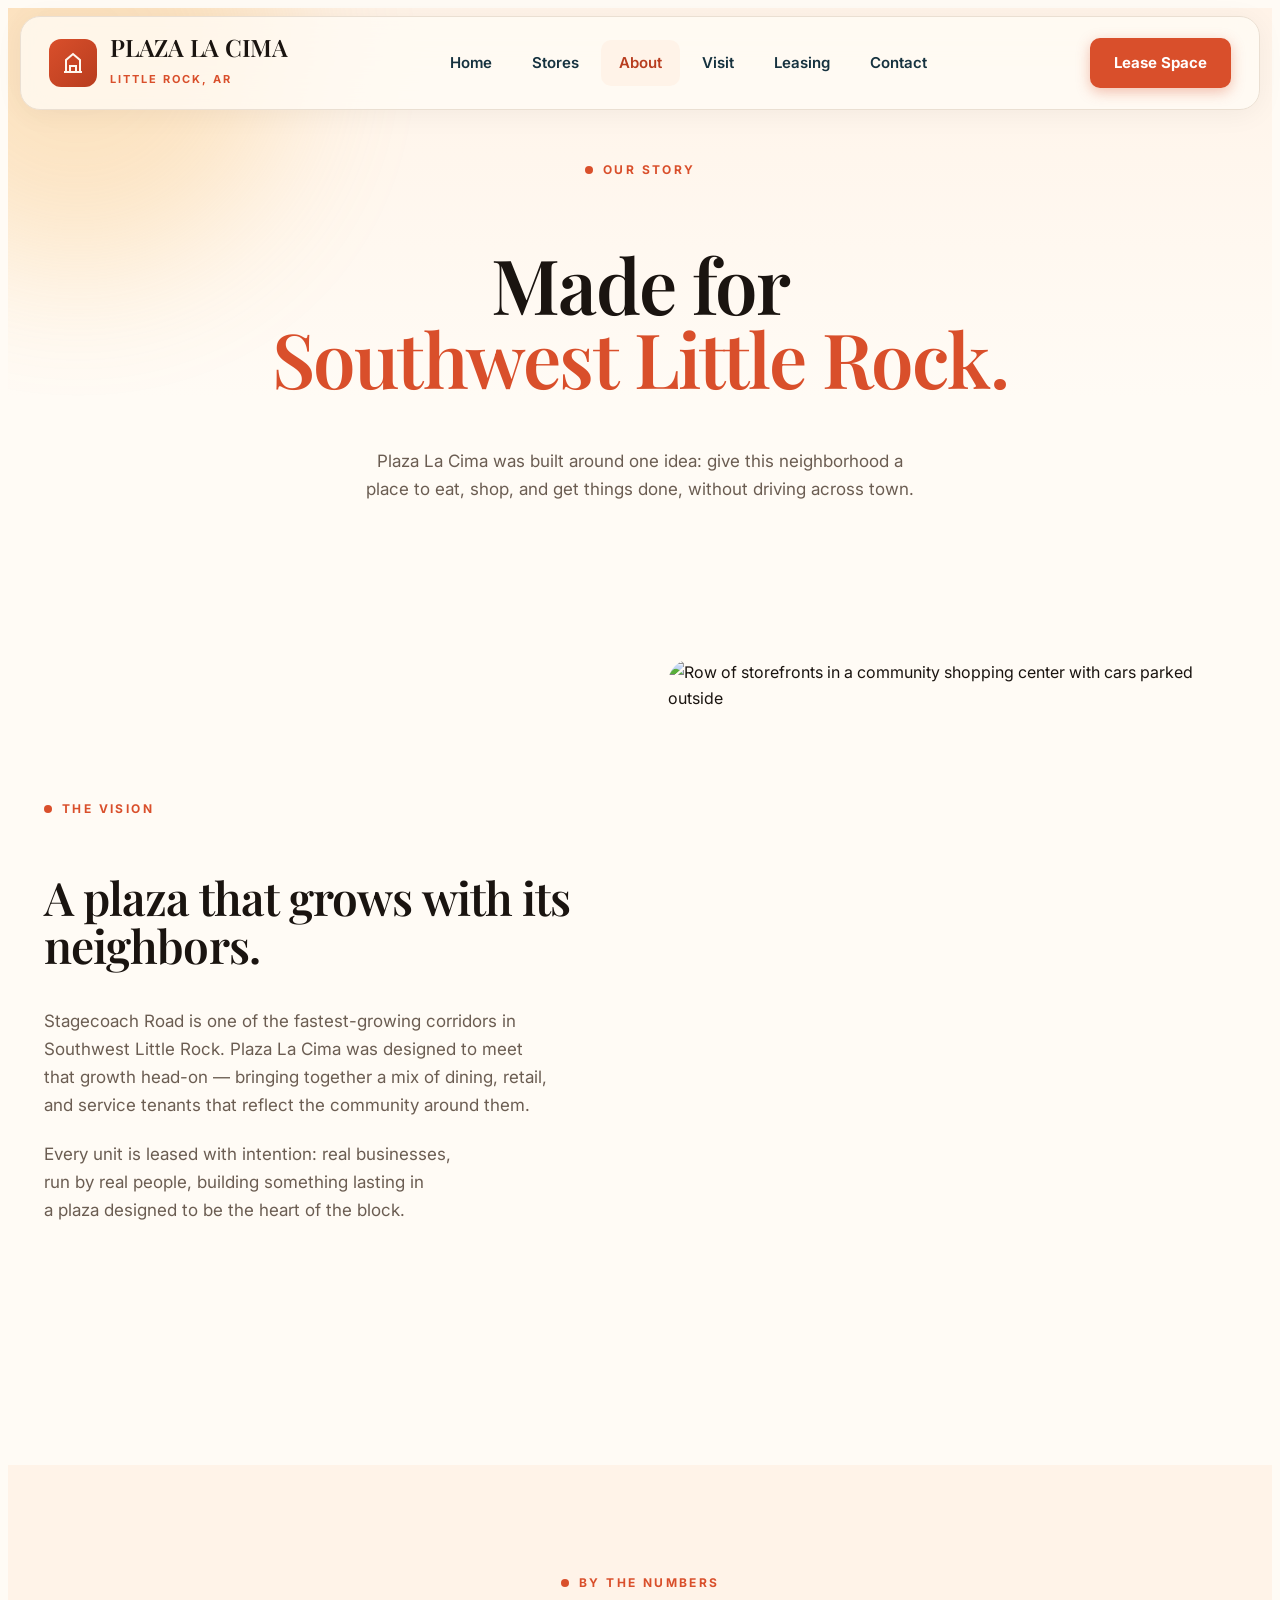
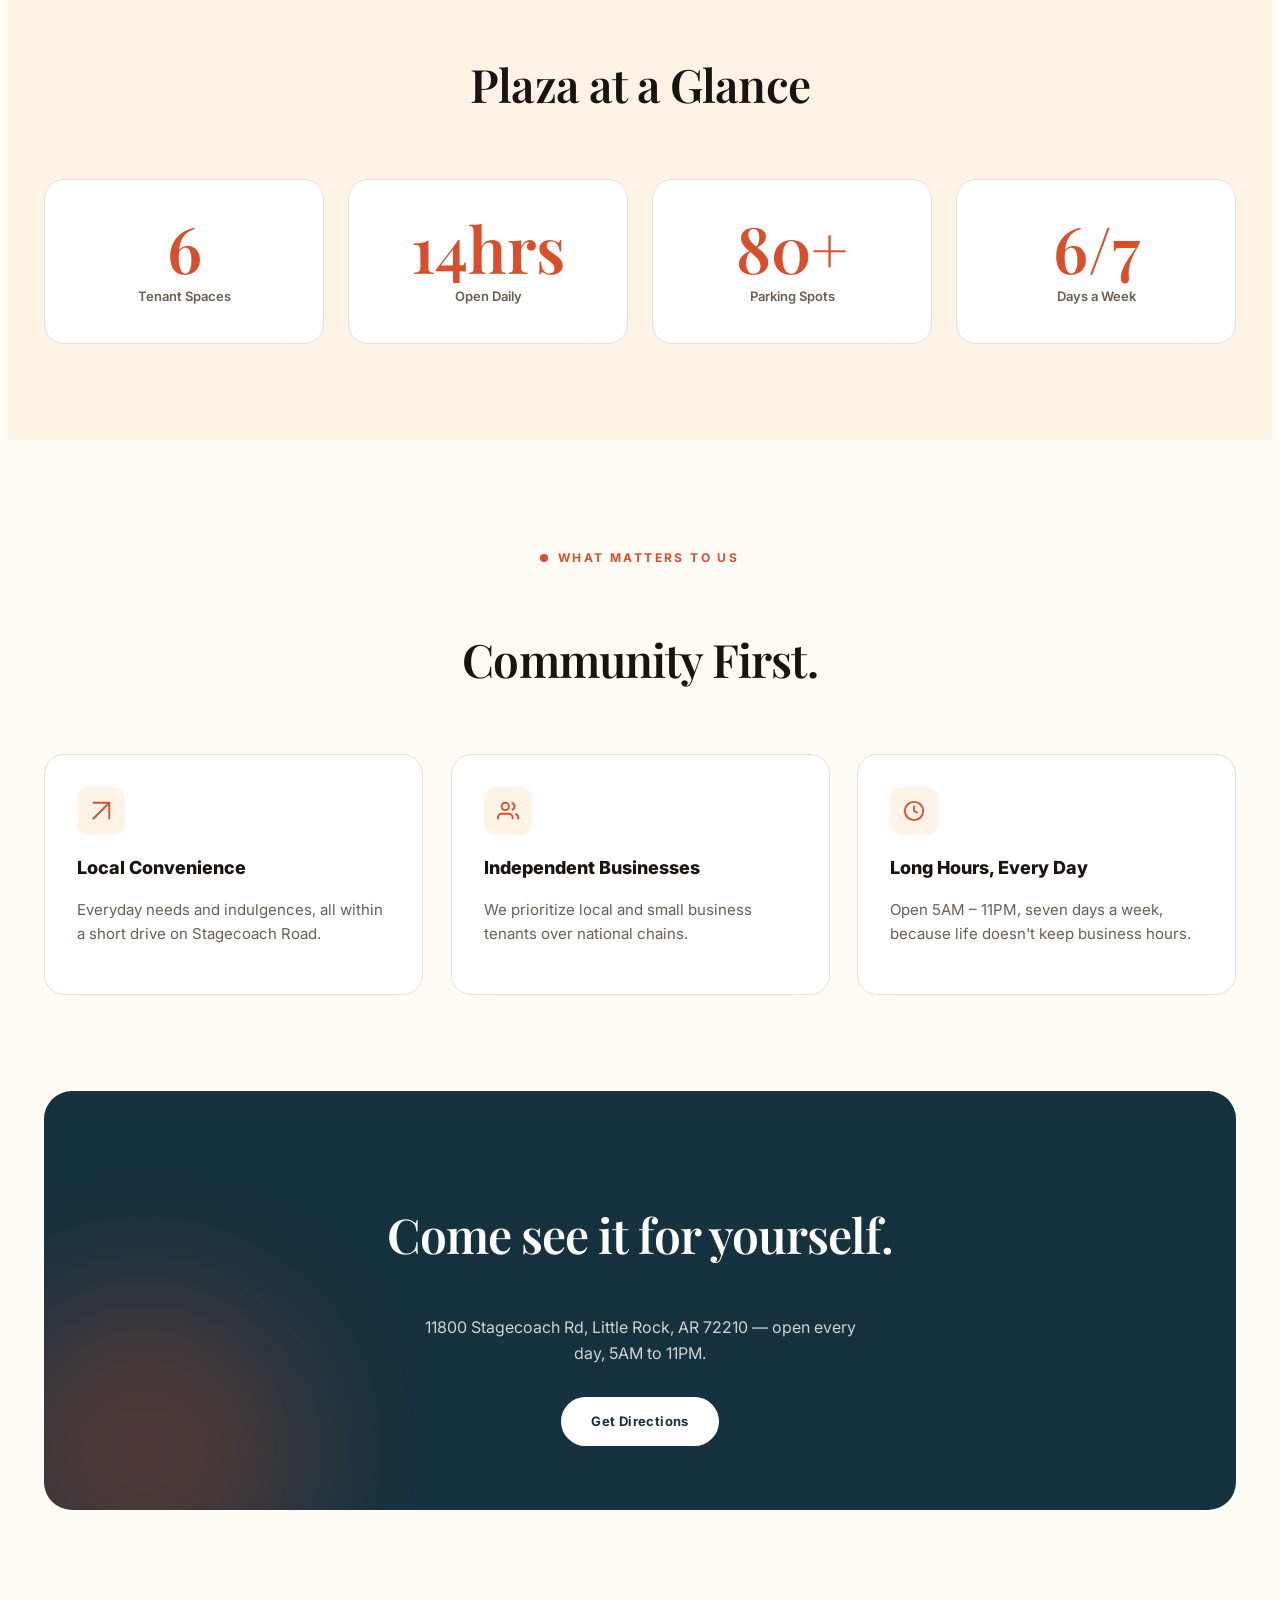
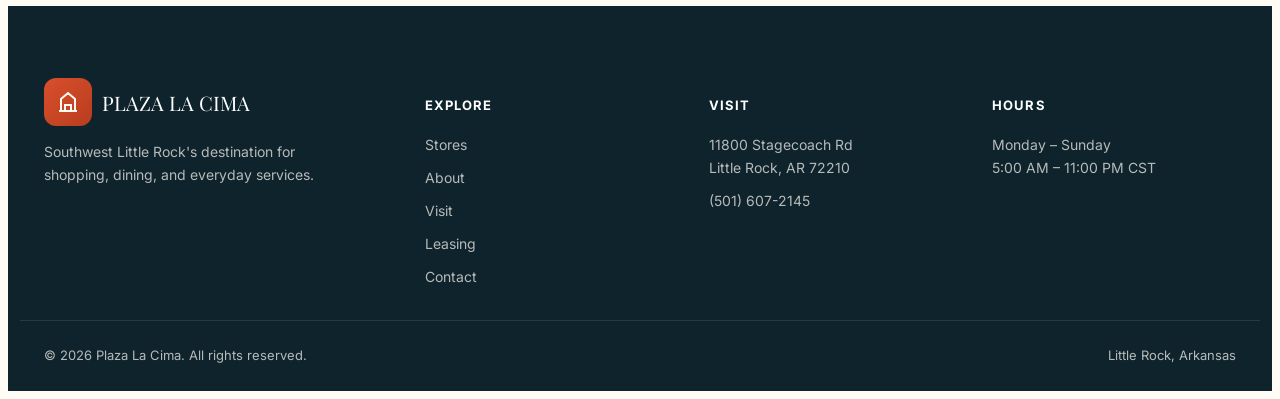
==== commit d84c5953: "Switch typography to Playfair Display + Inter for a more elegant, modern feel; tighten hero headline" ====
--- a/about.html
+++ b/about.html
@@ -7,7 +7,7 @@
 <title>About | Plaza La Cima</title>
 <link rel="preconnect" href="https://fonts.googleapis.com">
 <link rel="preconnect" href="https://fonts.gstatic.com" crossorigin>
-<link href="https://fonts.googleapis.com/css2?family=Bebas+Neue&family=Cormorant+Garamond:ital,wght@1,500;1,600&family=Source+Sans+3:wght@300;400;600;700;800&display=swap" rel="stylesheet">
+<link href="https://fonts.googleapis.com/css2?family=Playfair+Display:ital,wght@0,500;0,600;0,700;1,600&family=Inter:wght@300;400;500;600;700&display=swap" rel="stylesheet">
 <link rel="stylesheet" href="assets/site.css">
 </head>
 <body>
@@ -143,7 +143,7 @@
     <div>
       <div style="display:flex;align-items:center;gap:10px;margin-bottom:14px;">
         <span class="nav-logo-badge"><svg width="20" height="20" viewBox="0 0 24 24" fill="none" stroke="#FFF8F0" stroke-width="2"><path d="M3 21h18M5 21V9l7-6 7 6v12M9 21v-6h6v6"/></svg></span>
-        <span style="font-family:'Bebas Neue',sans-serif; font-size:20px; color:var(--white);">PLAZA LA CIMA</span>
+        <span style="font-family:'Playfair Display',serif; font-size:20px; color:var(--white);">PLAZA LA CIMA</span>
       </div>
       <p style="max-width:280px; font-size:14px;">Southwest Little Rock's destination for shopping, dining, and everyday services.</p>
     </div>
--- a/assets/site.css
+++ b/assets/site.css
@@ -1,6 +1,6 @@
 /* ============================================================
    PLAZA LA CIMA — Shared Design System
-   Style: Modern Bold | Fonts: Bebas Neue (display) + Source Sans 3 (body)
+   Style: Elegant Modern | Fonts: Playfair Display (display) + Inter (body)
    ============================================================ */
 
 :root {
@@ -22,7 +22,7 @@
 * , *::before, *::after { box-sizing: border-box; }
 html { scroll-behavior: smooth; }
 body {
-  font-family: 'Source Sans 3', system-ui, sans-serif;
+  font-family: 'Inter', system-ui, sans-serif;
   background: var(--bg);
   color: var(--ink);
   line-height: 1.65;
@@ -38,18 +38,18 @@
 }
 
 .font-display {
-  font-family: 'Bebas Neue', 'Impact', sans-serif;
-  letter-spacing: 0.01em;
-  text-transform: uppercase;
-}
-
-/* Refined serif accent — paired with our bold display font for an
+  font-family: 'Playfair Display', serif;
+  font-weight: 600;
+  letter-spacing: -0.02em;
+}
+
+/* Refined italic serif accent — paired with our display font for an
    elegant, editorial touch on tenant/business names and select copy. */
 .font-serif {
-  font-family: 'Cormorant Garamond', serif;
+  font-family: 'Playfair Display', serif;
   font-style: italic;
   font-weight: 600;
-  letter-spacing: 0.01em;
+  letter-spacing: -0.01em;
   font-size: 1.3em;
 }
 
@@ -90,7 +90,7 @@
   display: flex; align-items: center; justify-content: center; flex-shrink: 0;
 }
 .nav-logo-badge svg { width: 24px; height: 24px; }
-.nav-logo-text { font-family: 'Bebas Neue', sans-serif; font-size: 24px; letter-spacing: 0.03em; line-height: 1; color: var(--ink); }
+.nav-logo-text { font-family: 'Playfair Display', serif; font-weight: 600; font-size: 24px; letter-spacing: -0.01em; line-height: 1; color: var(--ink); }
 .nav-logo-sub { font-size: 11px; font-weight: 700; letter-spacing: 0.18em; color: var(--primary); text-transform: uppercase; }
 .nav-links { display: flex; align-items: center; gap: 4px; }
 .nav-links a {
@@ -147,7 +147,7 @@
 @media (prefers-reduced-motion: reduce) { .blob { animation: none; } }
 
 /* ---------- Stat counter ---------- */
-.stat-num { font-family: 'Bebas Neue', sans-serif; font-size: clamp(40px, 6vw, 64px); color: var(--primary); line-height: 1; }
+.stat-num { font-family: 'Playfair Display', serif; font-weight: 600; font-size: clamp(40px, 6vw, 64px); color: var(--primary); line-height: 1; }
 
 /* ---------- Section helpers ---------- */
 .container { max-width: 1240px; margin: 0 auto; padding: 0 24px; }
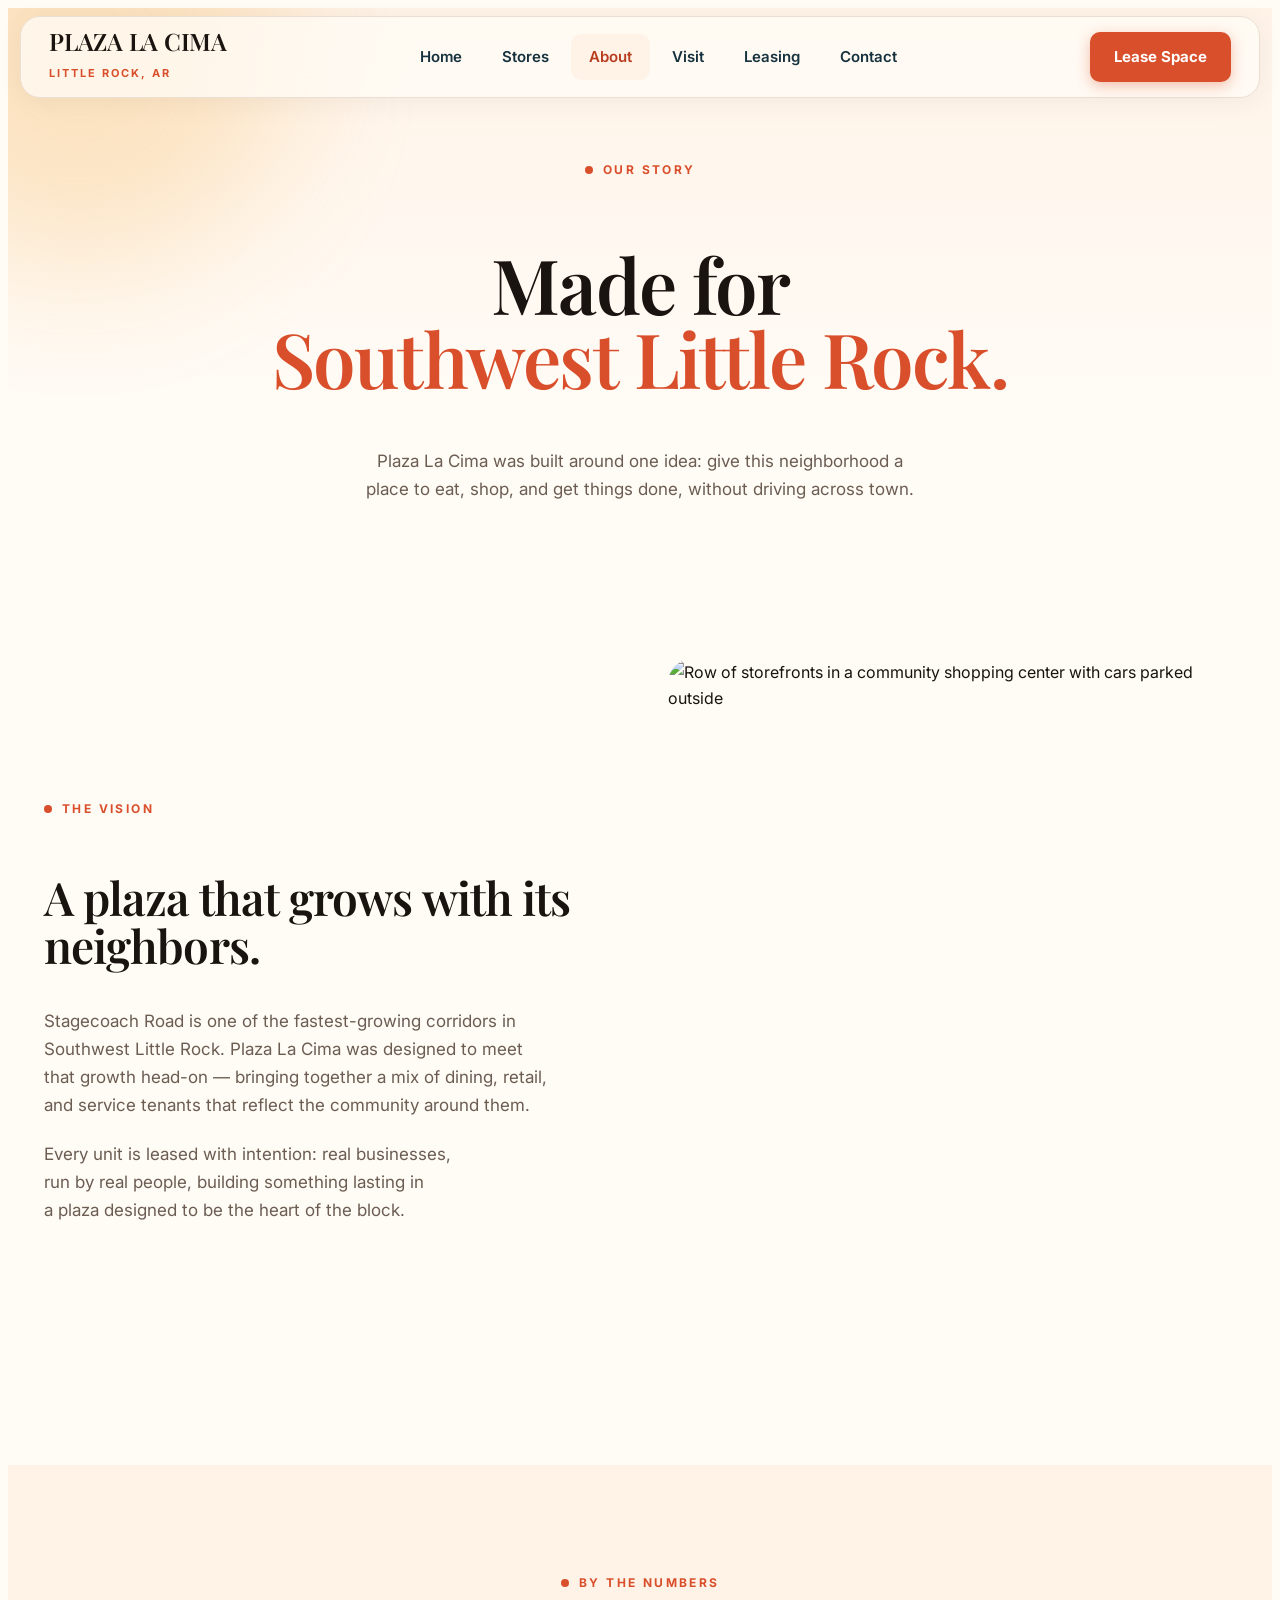
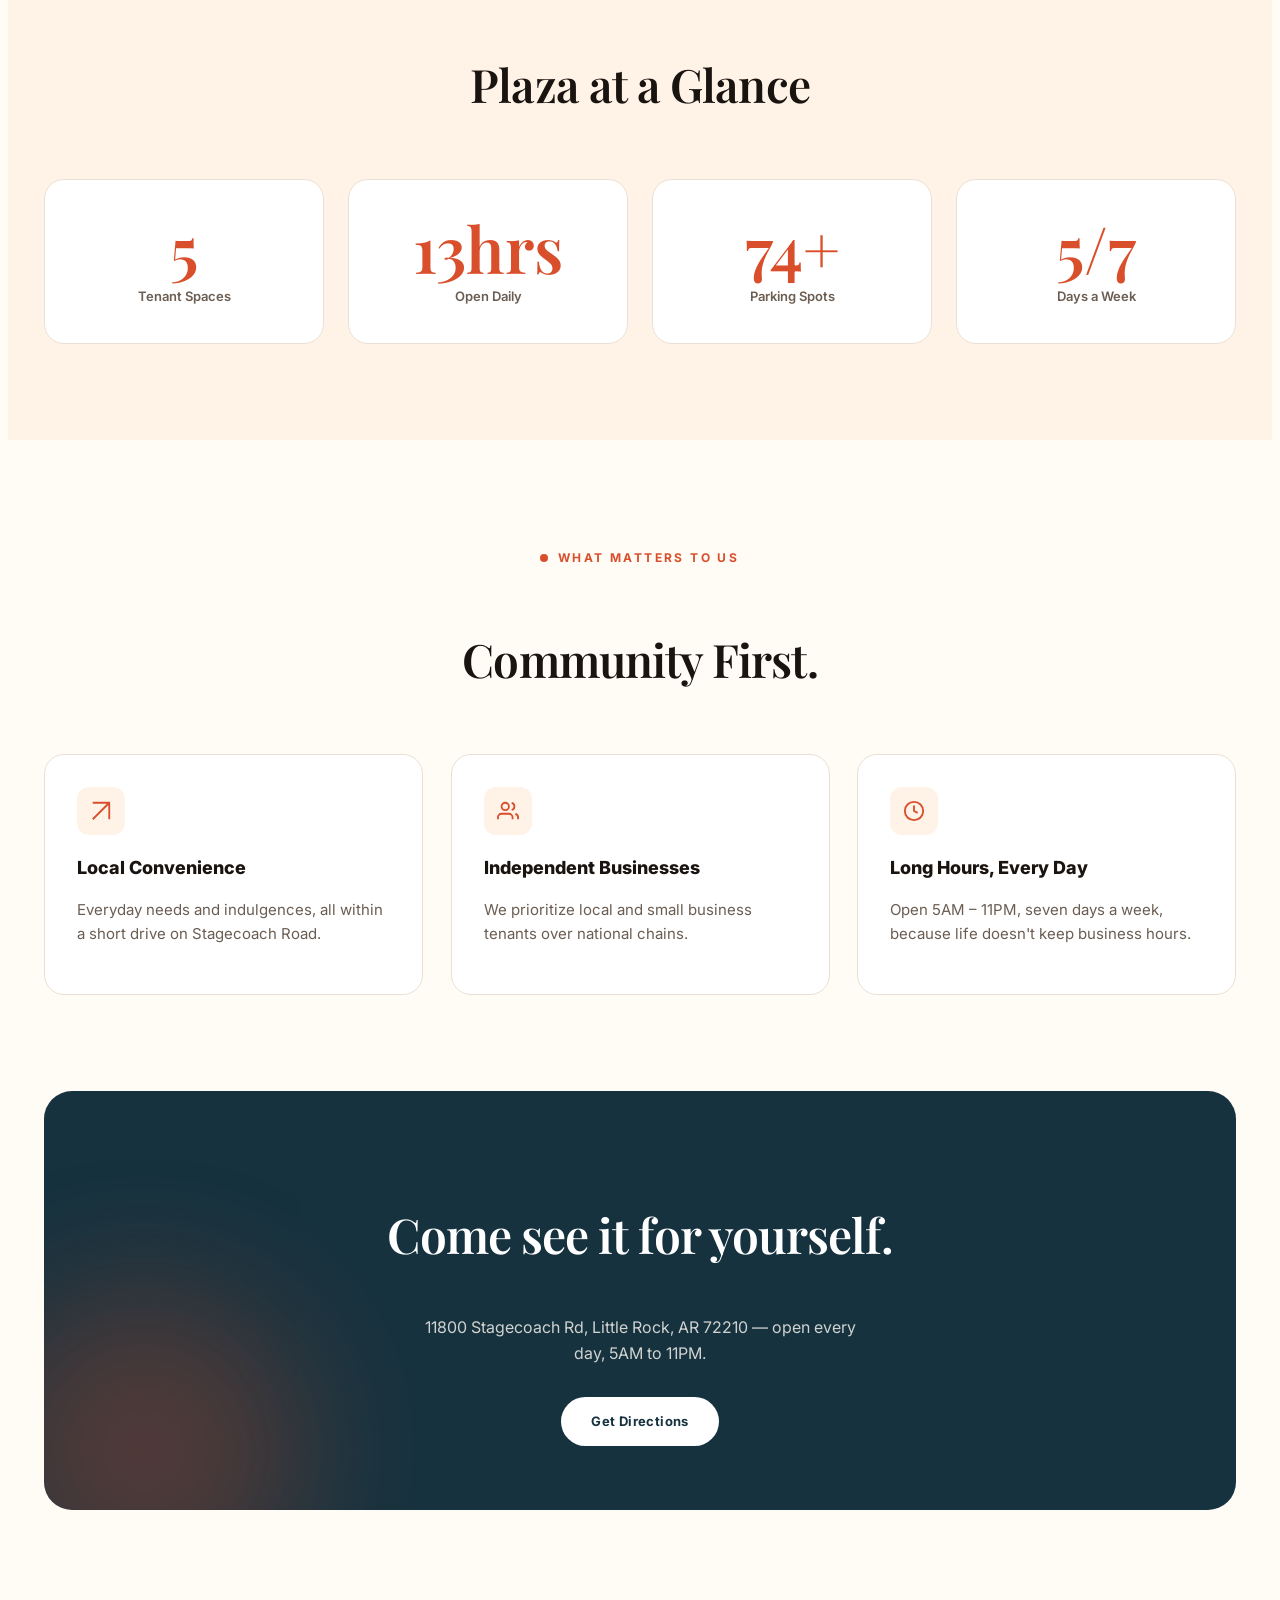
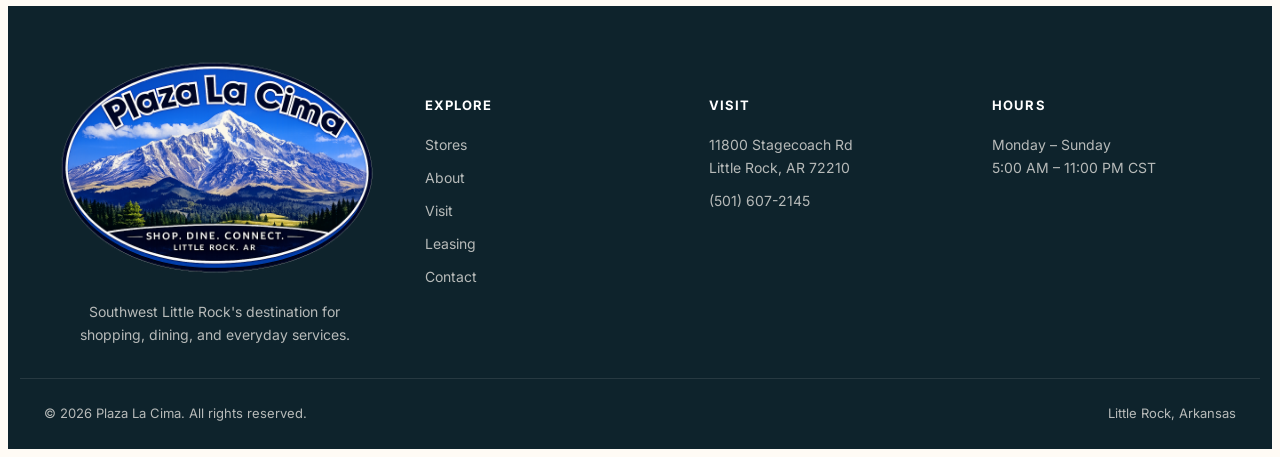
==== commit 26771795: "Update hero image, logo, jewelry tenant image; revert nav to text wordmark with footer logo; rename " ====
--- a/about.html
+++ b/about.html
@@ -15,7 +15,6 @@
 <div class="nav-wrap">
   <nav class="nav" role="navigation" aria-label="Primary">
     <a href="index.html" class="nav-logo" aria-label="Plaza La Cima home">
-      <span class="nav-logo-badge"><svg width="20" height="20" viewBox="0 0 24 24" fill="none" stroke="#FFF8F0" stroke-width="2"><path d="M3 21h18M5 21V9l7-6 7 6v12M9 21v-6h6v6"/></svg></span>
       <span><span class="nav-logo-text">PLAZA LA CIMA</span><br><span class="nav-logo-sub">Little Rock, AR</span></span>
     </a>
     <div class="nav-links">
@@ -140,12 +139,9 @@
 
 <footer class="footer">
   <div class="container" style="padding:72px 24px 32px; display:grid; grid-template-columns:1.4fr 1fr 1fr 1fr; gap:40px;">
-    <div>
-      <div style="display:flex;align-items:center;gap:10px;margin-bottom:14px;">
-        <span class="nav-logo-badge"><svg width="20" height="20" viewBox="0 0 24 24" fill="none" stroke="#FFF8F0" stroke-width="2"><path d="M3 21h18M5 21V9l7-6 7 6v12M9 21v-6h6v6"/></svg></span>
-        <span style="font-family:'Playfair Display',serif; font-size:20px; color:var(--white);">PLAZA LA CIMA</span>
-      </div>
-      <p style="max-width:280px; font-size:14px;">Southwest Little Rock's destination for shopping, dining, and everyday services.</p>
+    <div style="text-align:center;">
+      <img src="assets/images/57A8D2F7-9F4C-454E-AA2B-6FD68FB457A6.png" alt="Plaza La Cima logo" style="height:250px; width:auto; max-width:100%; margin:-32px auto 4px;">
+      <p style="max-width:280px; font-size:14px; margin:0 auto;">Southwest Little Rock's destination for shopping, dining, and everyday services.</p>
     </div>
     <div>
       <h4 style="color:var(--white); font-size:13px; letter-spacing:.08em; text-transform:uppercase; margin-bottom:16px;">Explore</h4>
--- a/assets/site.css
+++ b/assets/site.css
@@ -78,7 +78,7 @@
   -webkit-backdrop-filter: blur(18px);
   border: 1px solid var(--line);
   border-radius: 20px;
-  padding: 18px 28px;
+  padding: 12px 28px;
   box-shadow: 0 4px 28px rgba(26,20,16,0.05);
   transition: box-shadow 0.3s var(--ease), background 0.3s var(--ease);
 }
@@ -92,6 +92,11 @@
 .nav-logo-badge svg { width: 24px; height: 24px; }
 .nav-logo-text { font-family: 'Playfair Display', serif; font-weight: 600; font-size: 24px; letter-spacing: -0.01em; line-height: 1; color: var(--ink); }
 .nav-logo-sub { font-size: 11px; font-weight: 700; letter-spacing: 0.18em; color: var(--primary); text-transform: uppercase; }
+.nav-logo-img {
+  height: 152px; width: auto; display: block; flex-shrink: 0;
+  margin: -32px 0; position: relative; z-index: 5;
+}
+@media (max-width: 480px) { .nav-logo-img { height: 88px; margin: -16px 0; } }
 .nav-links { display: flex; align-items: center; gap: 4px; }
 .nav-links a {
   font-size: 15px; font-weight: 600; padding: 11px 18px; border-radius: 10px;
@@ -107,7 +112,7 @@
 .nav-cta:hover { background: var(--primary-dk); transform: translateY(-1px); }
 .nav-toggle { display: none; cursor: pointer; }
 .mobile-menu {
-  display: none; position: fixed; top: 92px; left: 16px; right: 16px; z-index: 99;
+  display: none; position: fixed; top: 100px; left: 16px; right: 16px; z-index: 99;
   background: var(--white); border: 1px solid var(--line); border-radius: 16px;
   padding: 12px; box-shadow: 0 12px 40px rgba(26,20,16,0.15);
   flex-direction: column; gap: 4px;
@@ -222,6 +227,8 @@
   .container > [style*="grid-template-columns:0.9fr 1.1fr"],
   .container[style*="grid-template-columns:0.9fr 1.1fr"],
   .container[style*="grid-template-columns:0.85fr 1.15fr"],
+  .container[style*="grid-template-columns:0.75fr 1.25fr"],
+  .container[style*="grid-template-columns:0.68fr 1.32fr"],
   .container[style*="grid-template-columns:1fr 1fr"],
   .container > [style*="grid-template-columns:1fr 1fr"],
   [style*="grid-template-columns:1.1fr 1fr"] {
@@ -230,6 +237,7 @@
   .container[style*="grid-template-columns:1.4fr 1fr 1fr 1fr"] {
     grid-template-columns: 1fr 1fr !important;
   }
+  [style*="margin-left:-70px"] { margin-left: 0 !important; }
   [style*="order:2"] { order: 0 !important; }
 }
 @media (max-width: 560px) {
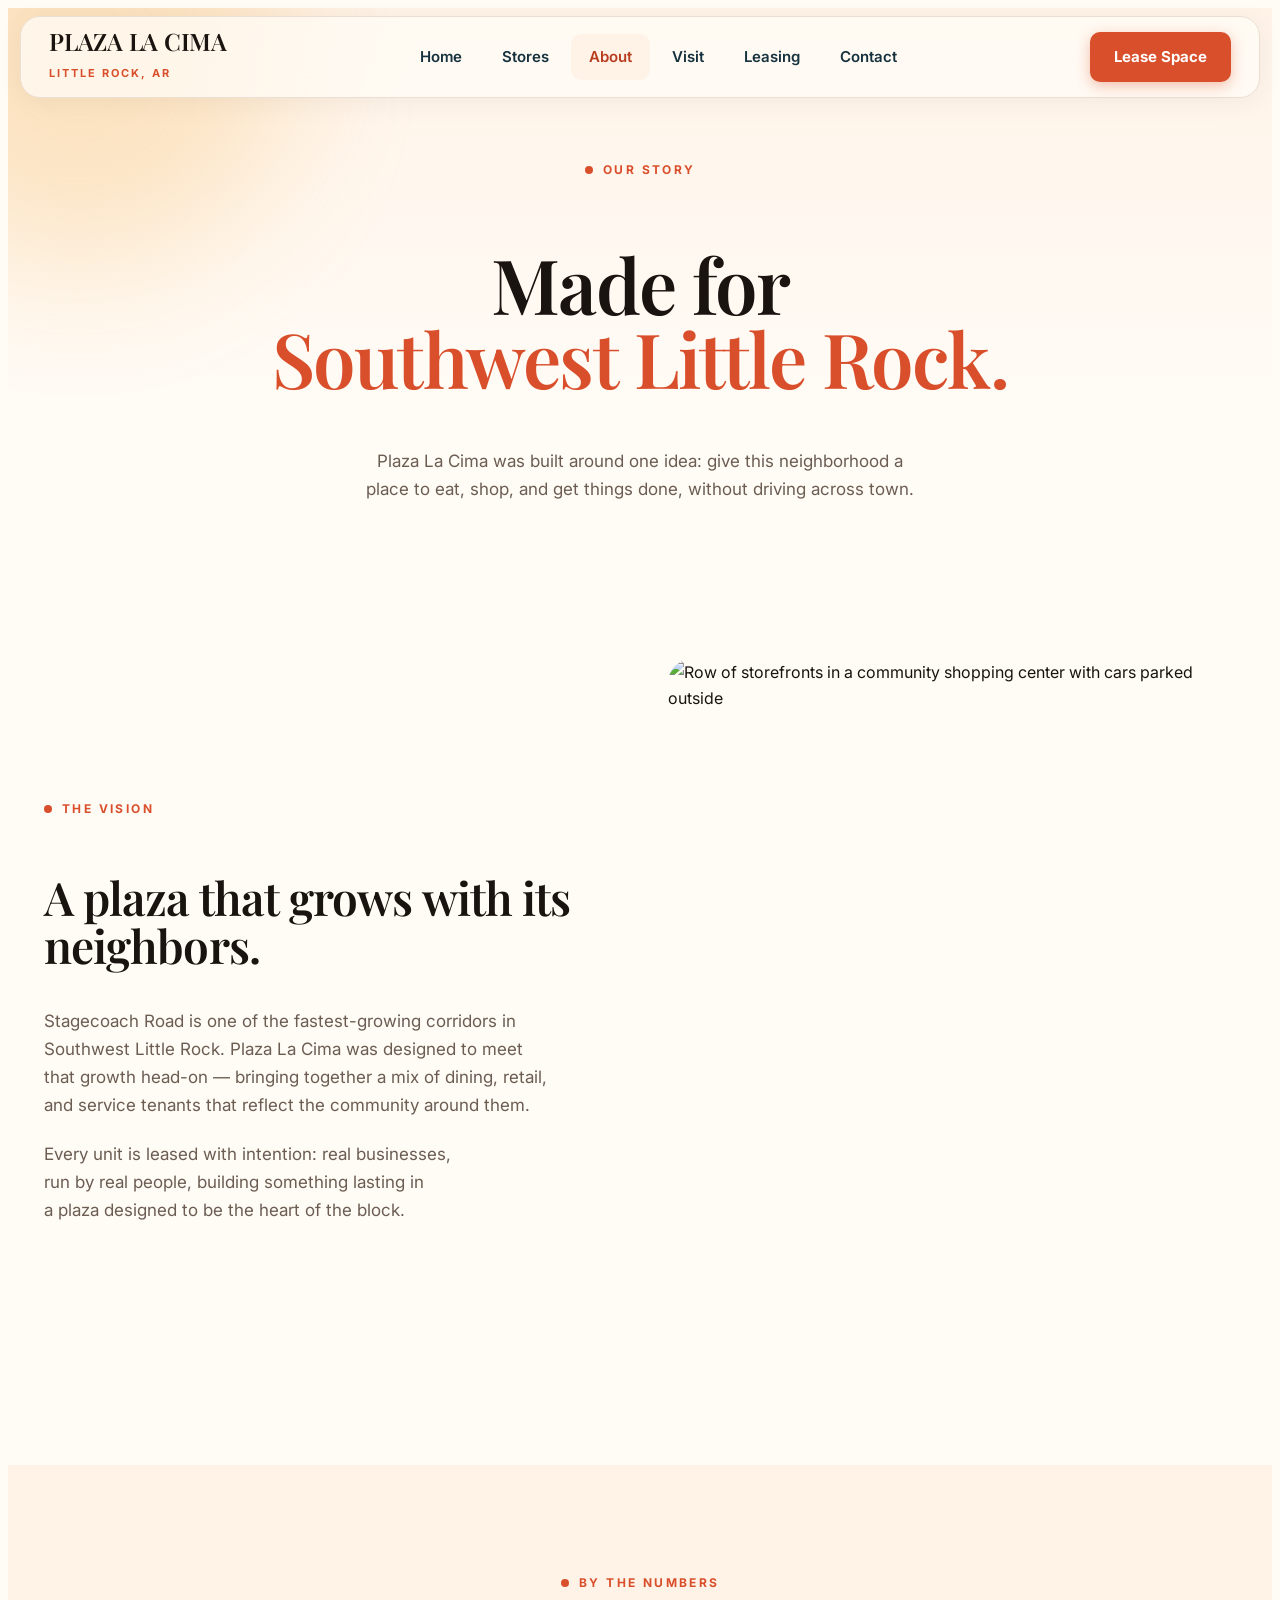
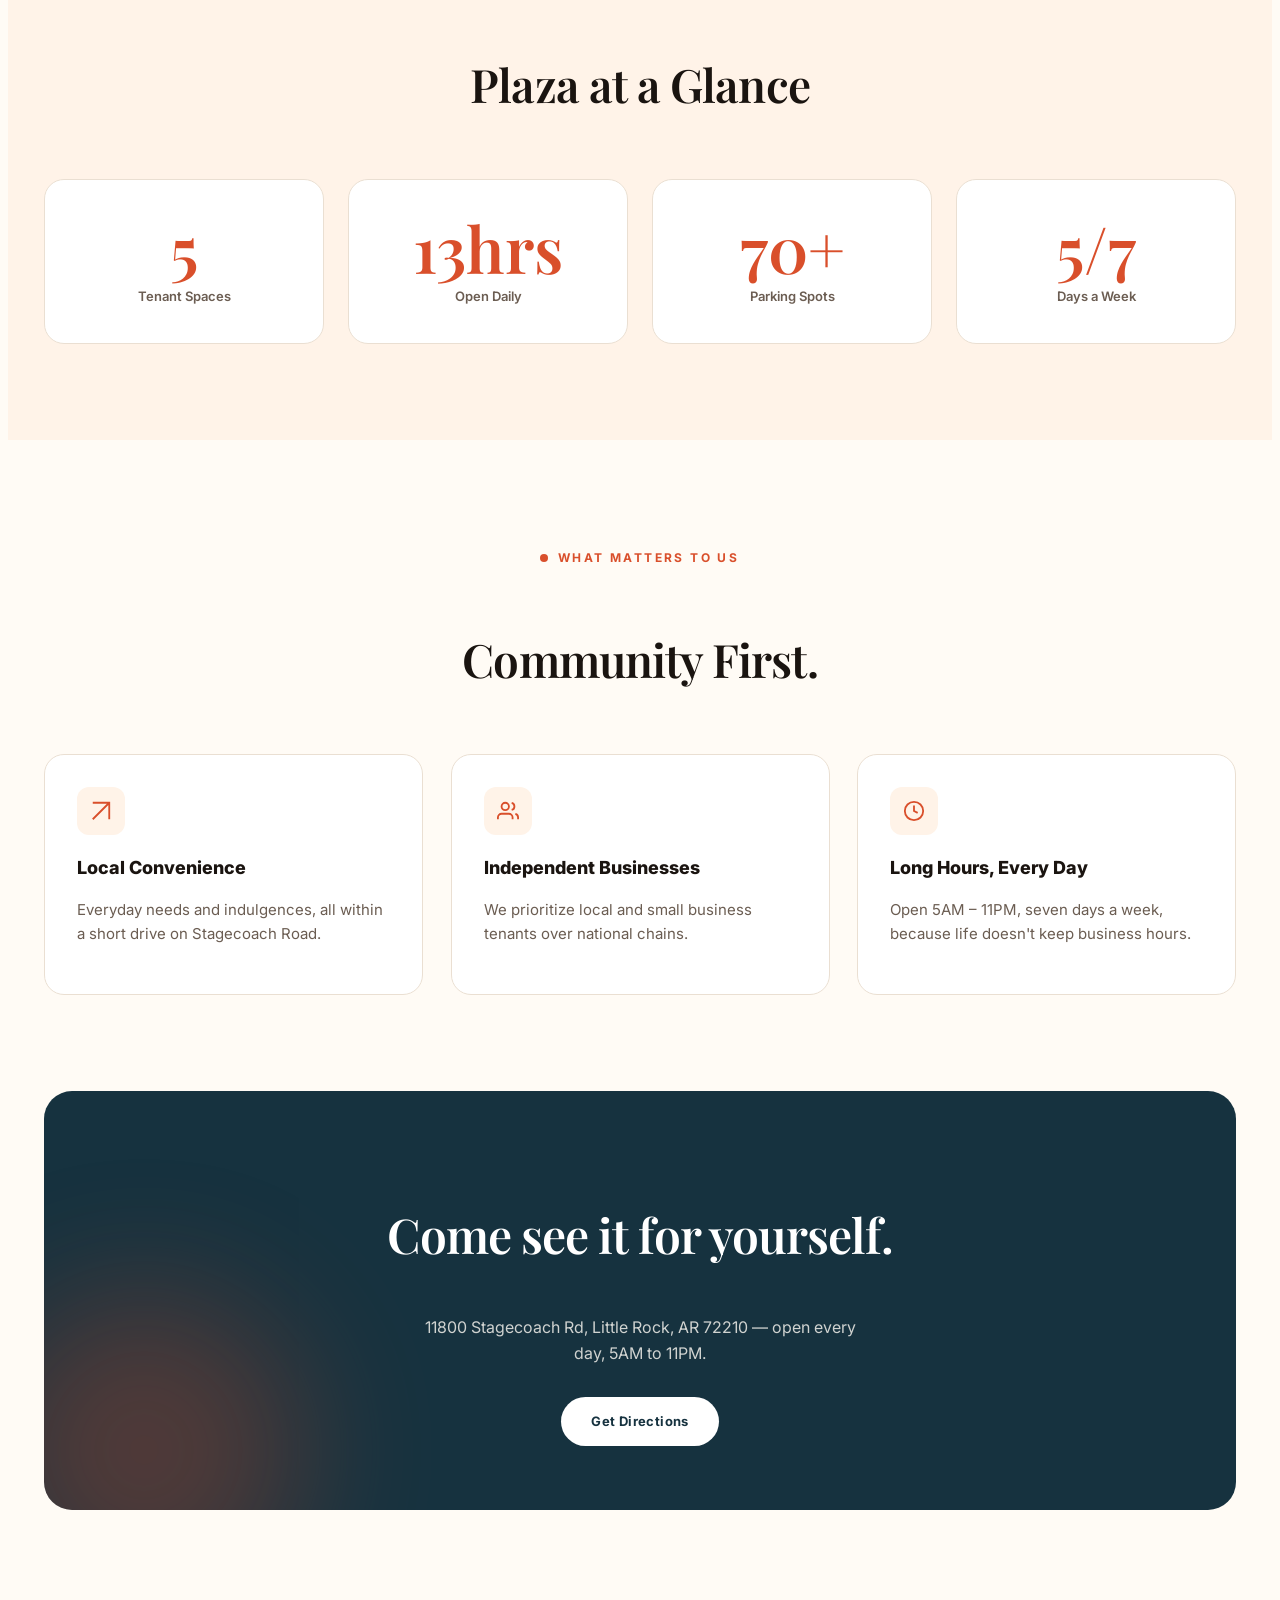
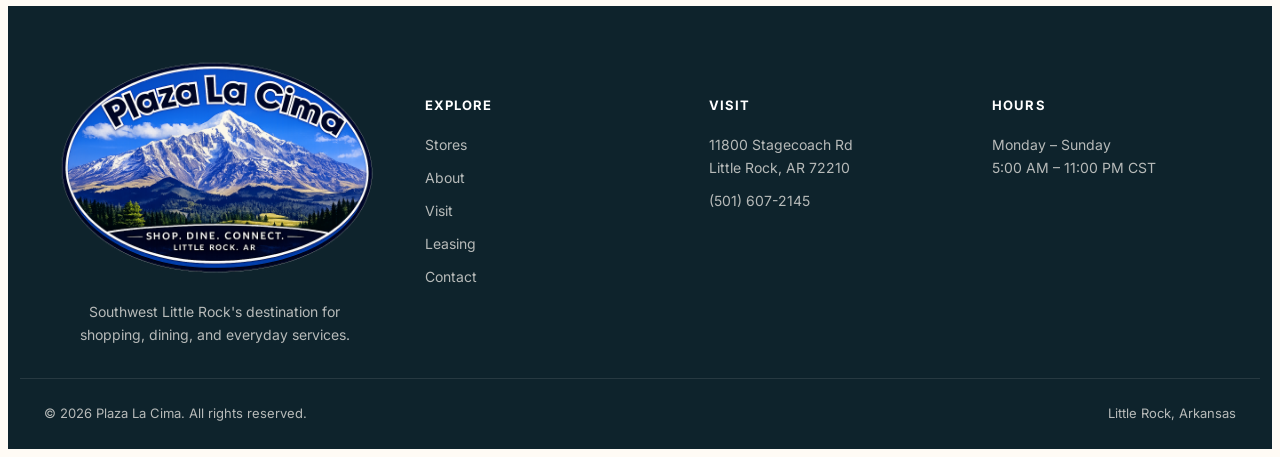
==== commit 8b9b32d6: "Fix mobile/tablet hero grid collapse bug, move Lease Space CTA into mobile menu, redesign desktop he" ====
--- a/about.html
+++ b/about.html
@@ -38,6 +38,7 @@
   <a href="visit.html">Visit</a>
   <a href="leasing.html">Leasing</a>
   <a href="contact.html">Contact</a>
+  <a href="leasing.html" class="mobile-cta">Lease Space</a>
 </div>
 
 <header style="position:relative; padding:140px 0 60px; overflow:hidden; background:linear-gradient(180deg,#FFF3E8 0%,#FFFBF5 70%);">
--- a/assets/site.css
+++ b/assets/site.css
@@ -120,9 +120,12 @@
 .mobile-menu.open { display: flex; }
 .mobile-menu a { padding: 14px 16px; border-radius: 10px; font-weight: 600; font-size: 15px; cursor: pointer; }
 .mobile-menu a:hover { background: var(--bg-2); }
+.mobile-menu a.mobile-cta { background: var(--primary); color: var(--white); text-align: center; margin-top: 6px; }
+.mobile-menu a.mobile-cta:hover { background: var(--primary-dk); }
 
 @media (max-width: 860px) {
   .nav-links { display: none; }
+  .nav-cta { display: none; }
   .nav-toggle { display: flex; }
 }
 
@@ -188,6 +191,23 @@
 /* Featured tenant emphasis */
 .card-featured { border: 1.5px solid var(--primary); box-shadow: 0 20px 48px rgba(217,79,43,0.14); }
 
+/* Hero checklist: pack items tighter on narrow screens so they flow
+   two-per-line instead of stacking one item per row. All text stays
+   fully visible (no scrolling required) and at a legible size. */
+@media (max-width: 600px) {
+  .hero-checklist { gap: 14px 20px !important; }
+  .hero-checklist li { font-size: 14px !important; }
+  .hero-checklist li svg { width: 14px !important; height: 14px !important; }
+}
+
+/* Featured tenant logo + feature list row */
+.tenant-feature-row { display: flex; gap: 24px; align-items: center; max-width: 100%; }
+.tenant-feature-logo { width: 150px; height: 150px; flex-shrink: 0; display: flex; align-items: center; justify-content: center; }
+@media (max-width: 600px) {
+  .tenant-feature-row { flex-direction: column; align-items: flex-start; gap: 16px; }
+  .tenant-feature-logo { width: 110px; height: 110px; }
+}
+
 /* ---------- Marquee ---------- */
 .marquee { overflow: hidden; white-space: nowrap; position: relative; }
 .marquee-track { display: inline-flex; animation: marquee 28s linear infinite; }
@@ -227,8 +247,11 @@
   .container > [style*="grid-template-columns:0.9fr 1.1fr"],
   .container[style*="grid-template-columns:0.9fr 1.1fr"],
   .container[style*="grid-template-columns:0.85fr 1.15fr"],
+  .container > [style*="grid-template-columns:0.85fr 1.15fr"],
   .container[style*="grid-template-columns:0.75fr 1.25fr"],
+  .container > [style*="grid-template-columns:0.75fr 1.25fr"],
   .container[style*="grid-template-columns:0.68fr 1.32fr"],
+  .container > [style*="grid-template-columns:0.68fr 1.32fr"],
   .container[style*="grid-template-columns:1fr 1fr"],
   .container > [style*="grid-template-columns:1fr 1fr"],
   [style*="grid-template-columns:1.1fr 1fr"] {
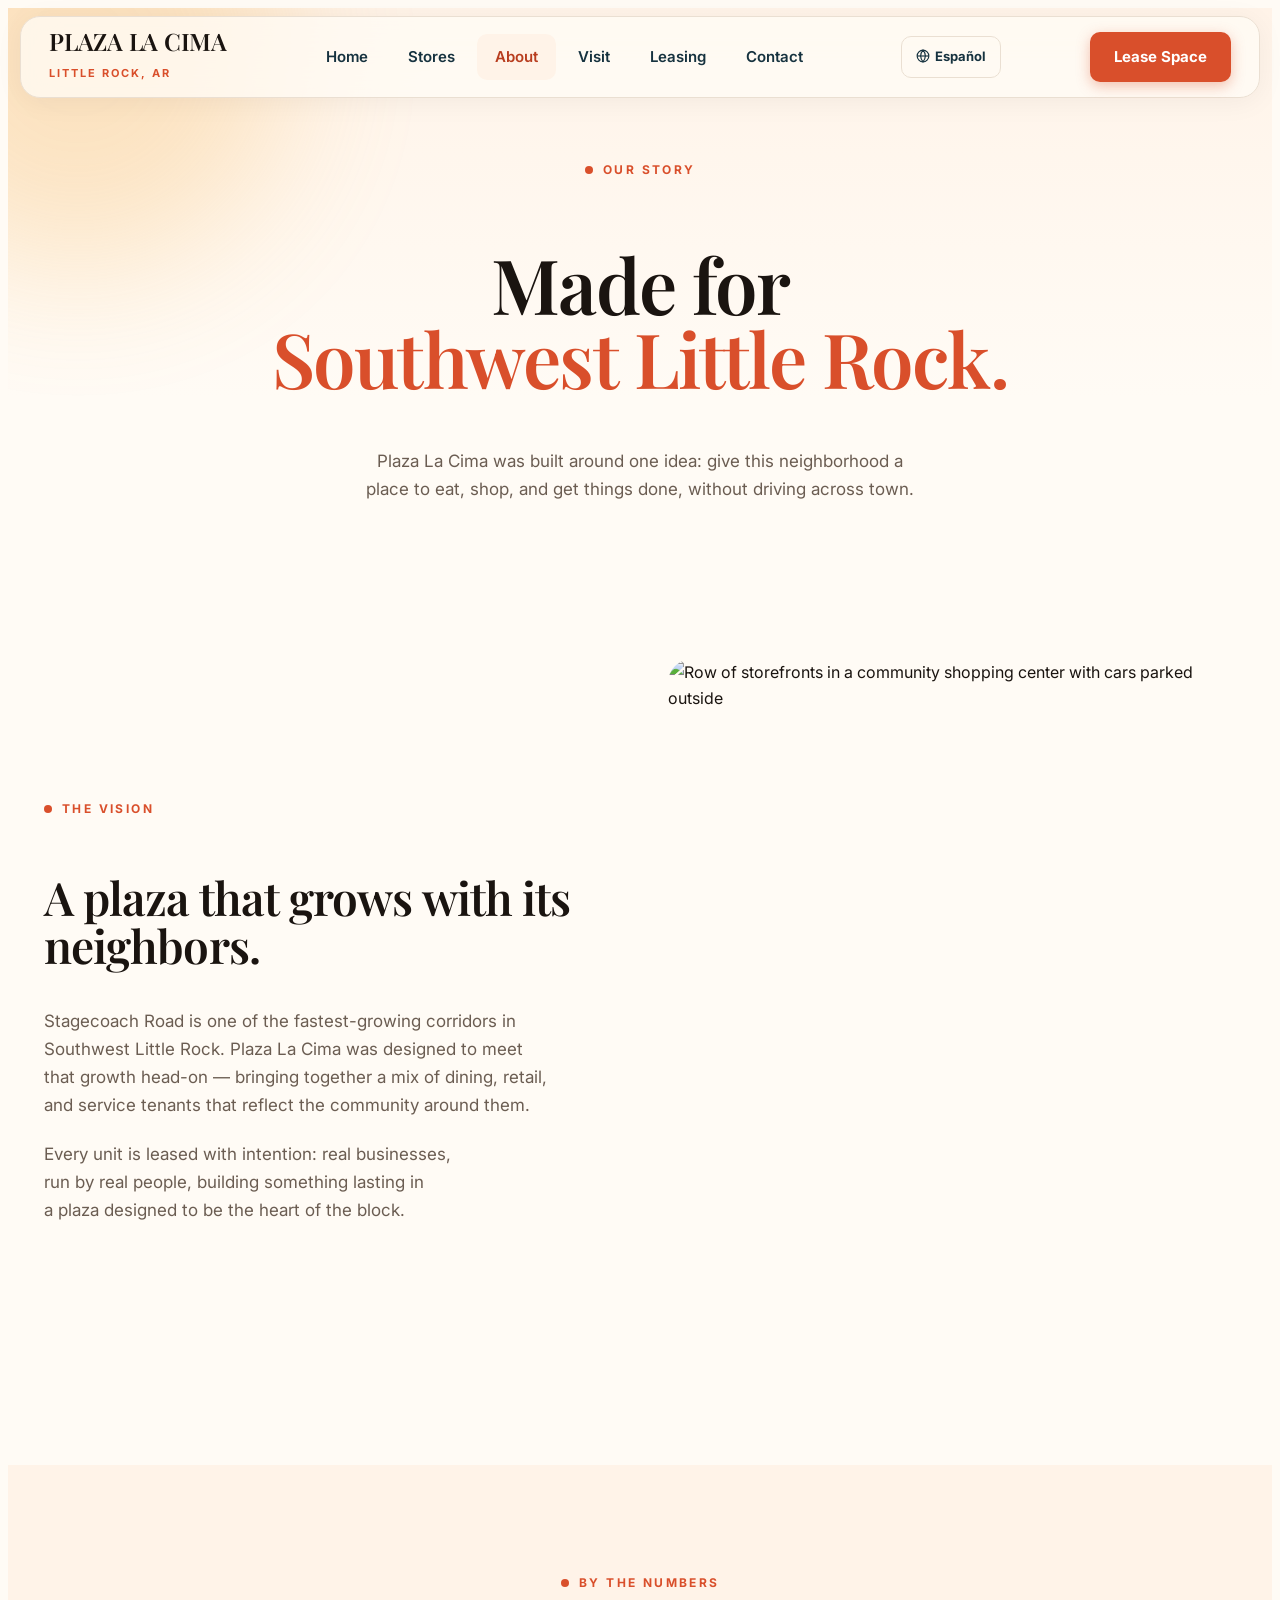
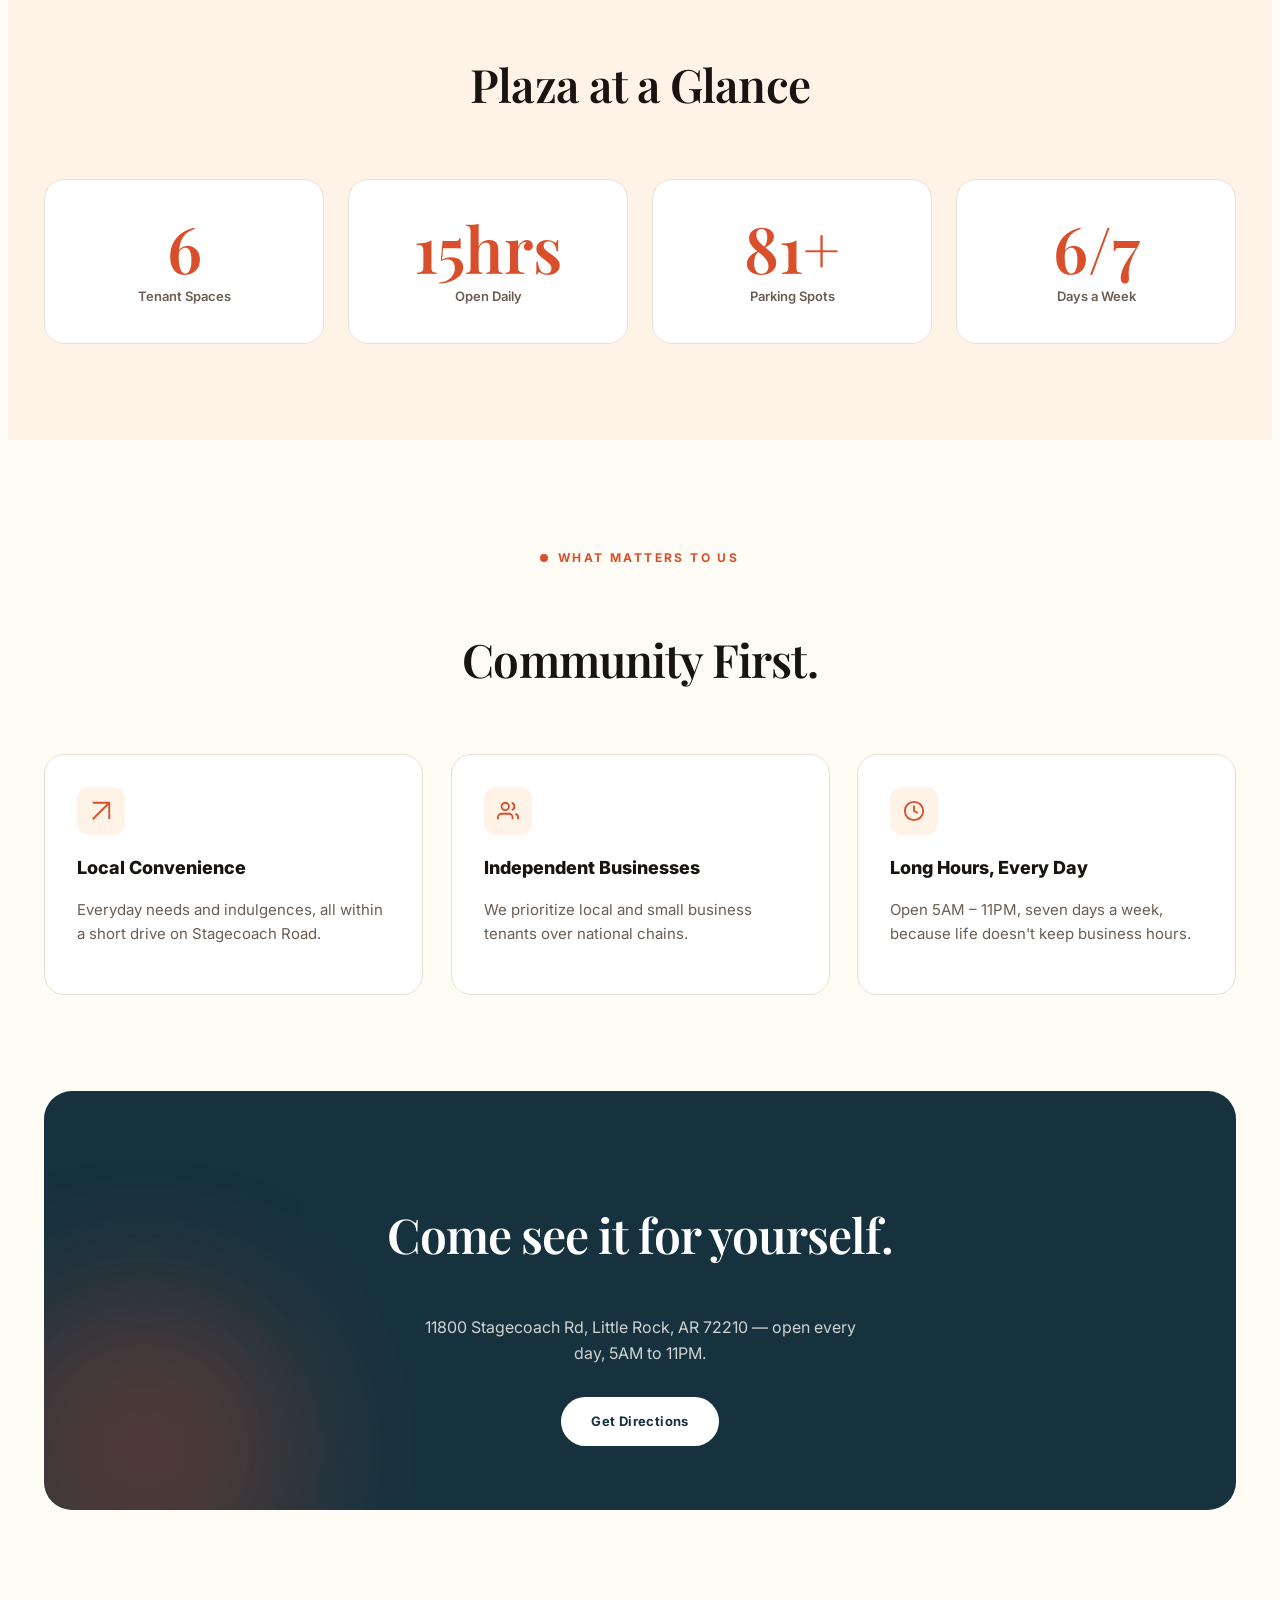
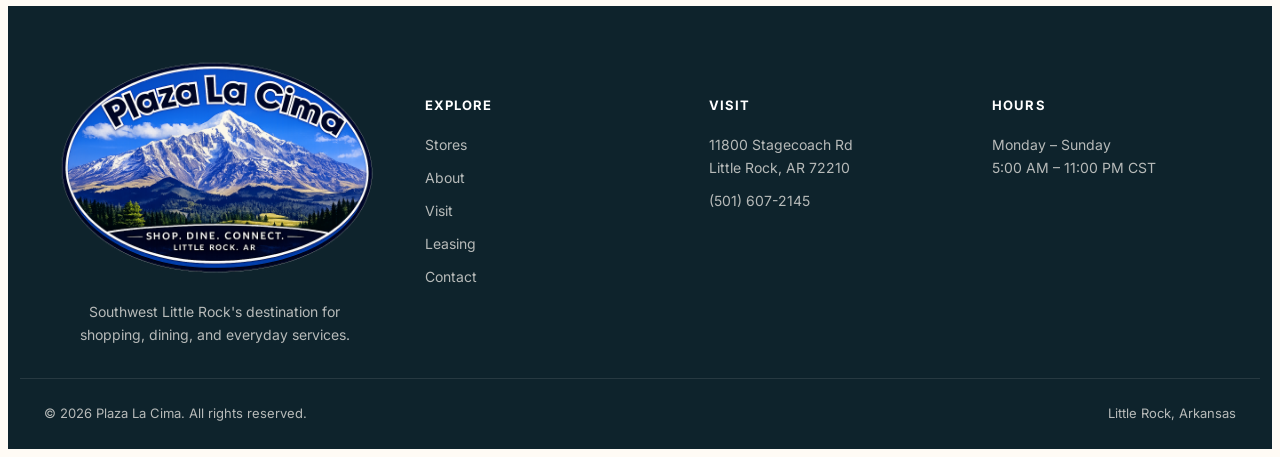
==== commit 01fb04ef: "Add Spanish translation of all 6 pages with EN/ES language toggle; fix responsive nav breakpoints an" ====
--- a/about.html
+++ b/about.html
@@ -25,6 +25,7 @@
       <a href="leasing.html">Leasing</a>
       <a href="contact.html">Contact</a>
     </div>
+    <a href="about-es.html" class="lang-toggle" title="Ver en Español"><svg width="14" height="14" viewBox="0 0 24 24" fill="none" stroke="currentColor" stroke-width="2" style="vertical-align:-2px;margin-right:5px;"><circle cx="12" cy="12" r="10"/><line x1="2" y1="12" x2="22" y2="12"/><path d="M12 2a15.3 15.3 0 0 1 4 10 15.3 15.3 0 0 1-4 10 15.3 15.3 0 0 1-4-10 15.3 15.3 0 0 1 4-10z"/></svg><span class="lang-text">Español</span></a>
     <a href="leasing.html" class="nav-cta">Lease Space</a>
     <button class="nav-toggle" aria-label="Open menu" aria-expanded="false">
       <svg width="24" height="24" viewBox="0 0 24 24" fill="none" stroke="#1A1410" stroke-width="2"><line x1="3" y1="6" x2="21" y2="6"/><line x1="3" y1="12" x2="21" y2="12"/><line x1="3" y1="18" x2="21" y2="18"/></svg>
@@ -38,6 +39,7 @@
   <a href="visit.html">Visit</a>
   <a href="leasing.html">Leasing</a>
   <a href="contact.html">Contact</a>
+  <a href="about-es.html" class="lang-toggle-mobile">Ver en Español (ES)</a>
   <a href="leasing.html" class="mobile-cta">Lease Space</a>
 </div>
 
--- a/assets/site.css
+++ b/assets/site.css
@@ -110,6 +110,14 @@
   cursor: pointer; box-shadow: 0 4px 14px rgba(217,79,43,0.35);
 }
 .nav-cta:hover { background: var(--primary-dk); transform: translateY(-1px); }
+.lang-toggle {
+  font-size: 13px; font-weight: 700; padding: 9px 14px; border-radius: 10px;
+  color: var(--navy); border: 1.5px solid var(--line); margin-right: 8px;
+  cursor: pointer; transition: background 0.2s var(--ease), color 0.2s var(--ease), border-color 0.2s var(--ease);
+  white-space: nowrap;
+}
+.lang-toggle:hover { background: var(--bg-2); color: var(--primary-dk); border-color: var(--primary); }
+.mobile-menu a.lang-toggle-mobile { border: 1.5px solid var(--line); text-align: center; }
 .nav-toggle { display: none; cursor: pointer; }
 .mobile-menu {
   display: none; position: fixed; top: 100px; left: 16px; right: 16px; z-index: 99;
@@ -123,7 +131,25 @@
 .mobile-menu a.mobile-cta { background: var(--primary); color: var(--white); text-align: center; margin-top: 6px; }
 .mobile-menu a.mobile-cta:hover { background: var(--primary-dk); }
 
-@media (max-width: 860px) {
+/* Tablet: compact the nav (smaller text/padding, icon-only language
+   toggle) so links and the language switcher stay visible without
+   wrapping, instead of collapsing to the hamburger this early. */
+@media (max-width: 1150px) {
+  .nav { padding: 8px 18px; }
+  .nav-links { gap: 0; }
+  .nav-links a { font-size: 13px; padding: 8px 10px; }
+  .nav-cta { font-size: 13px; padding: 10px 16px; }
+  .lang-toggle { padding: 8px 10px; margin-right: 6px; font-size: 12px; }
+}
+
+/* Narrower tablets need the language toggle reduced to icon-only
+   to keep everything on one line without wrapping. */
+@media (max-width: 900px) {
+  .lang-toggle .lang-text { display: none; }
+  .lang-toggle svg { margin-right: 0 !important; }
+}
+
+@media (max-width: 767px) {
   .nav-links { display: none; }
   .nav-cta { display: none; }
   .nav-toggle { display: flex; }
@@ -177,6 +203,15 @@
 .card-img { aspect-ratio: 4/3; overflow: hidden; position: relative; }
 .card-img img { width: 100%; height: 100%; object-fit: cover; transition: transform 0.7s var(--ease); }
 .card:hover .card-img img { transform: scale(1.035); }
+
+/* Featured tenant hero photo: square (1:1) reads fine sitting beside
+   text in its own column on desktop, but once stacked full-width on
+   tablet/mobile a square photo is disproportionately tall next to the
+   more compact text below. Shorten it to match the rest of the site's
+   tenant card photos at that point. */
+@media (max-width: 900px) {
+  .tenant-hero-photo { aspect-ratio: 4/3 !important; }
+}
 
 .badge {
   display: inline-flex; align-items: center; font-size: 11px; font-weight: 600; letter-spacing: 0.1em;
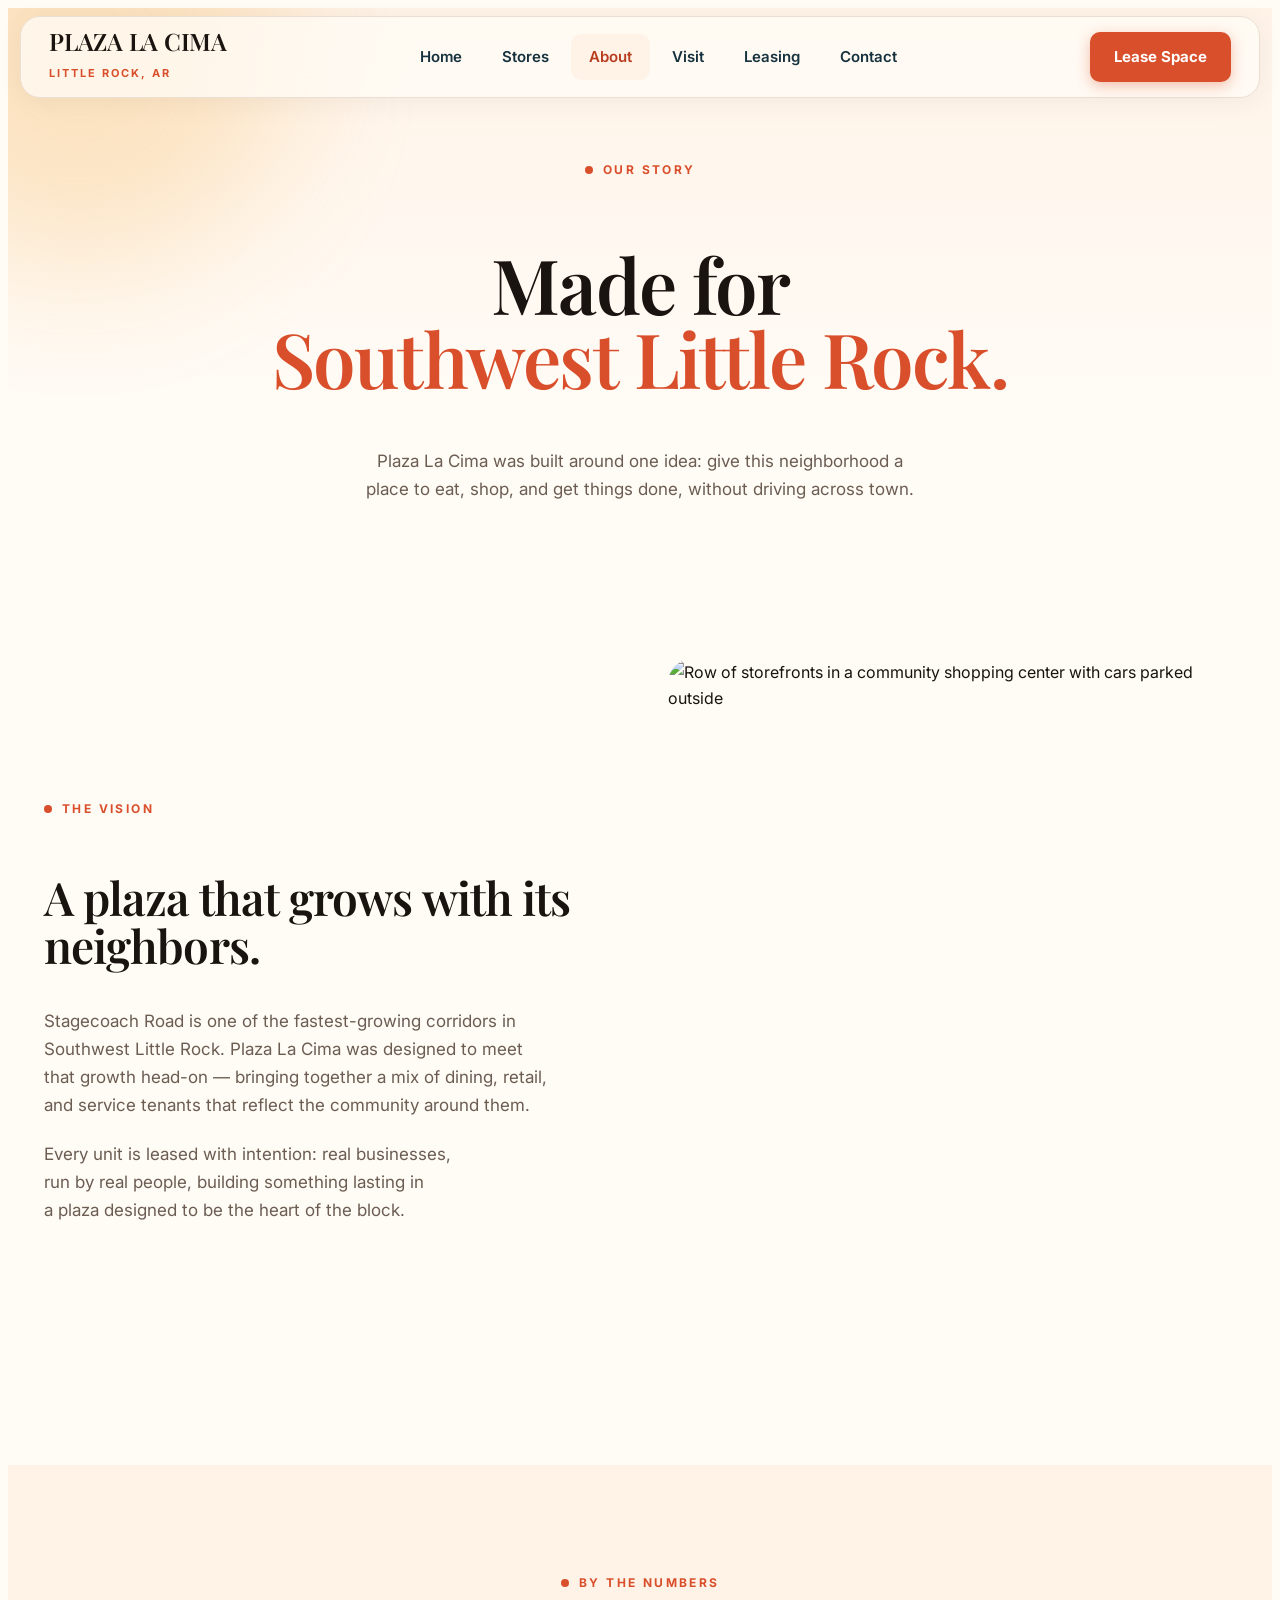
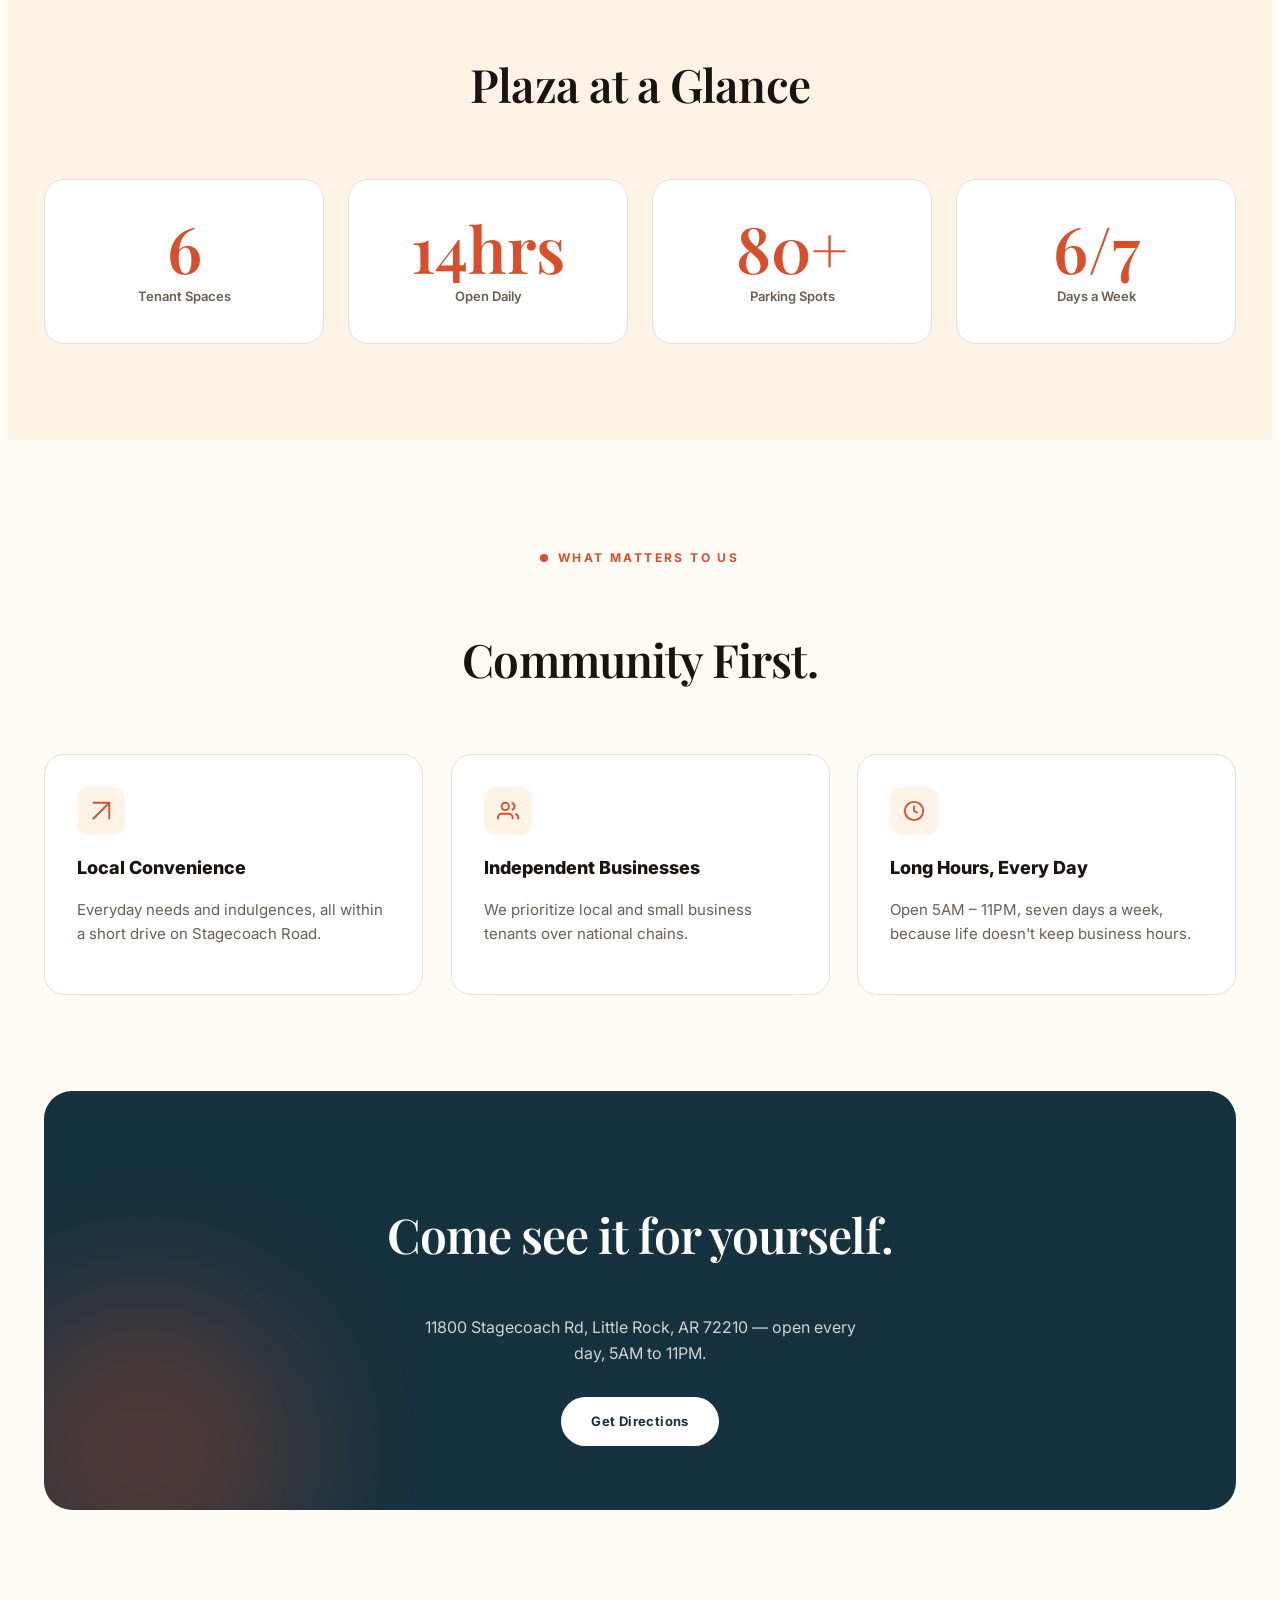
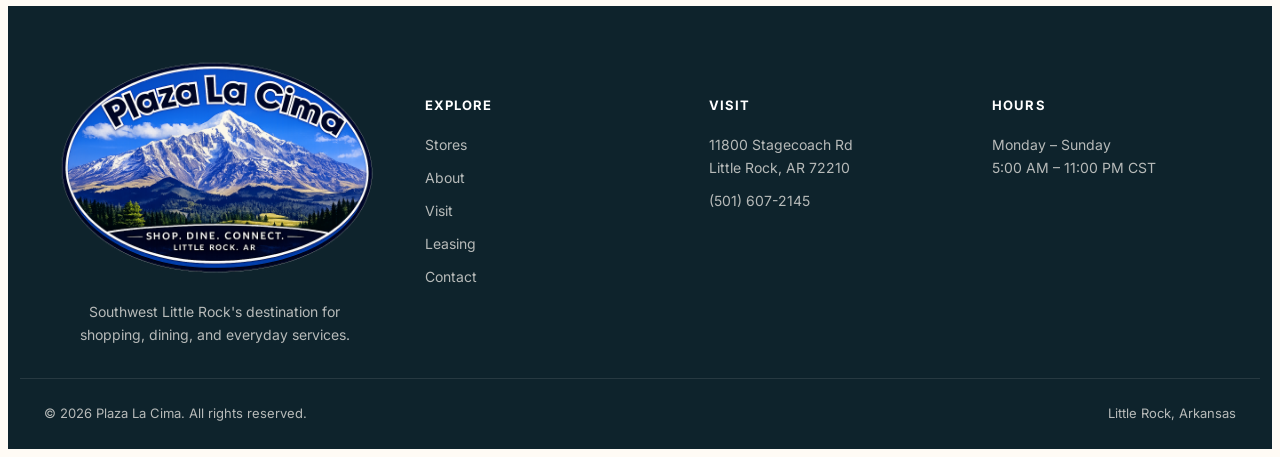
==== commit d3f8f7da: "Revert "Add Spanish translation of all 6 pages with EN/ES language toggle; fix responsive nav breakp" ====
--- a/about.html
+++ b/about.html
@@ -25,7 +25,6 @@
       <a href="leasing.html">Leasing</a>
       <a href="contact.html">Contact</a>
     </div>
-    <a href="about-es.html" class="lang-toggle" title="Ver en Español"><svg width="14" height="14" viewBox="0 0 24 24" fill="none" stroke="currentColor" stroke-width="2" style="vertical-align:-2px;margin-right:5px;"><circle cx="12" cy="12" r="10"/><line x1="2" y1="12" x2="22" y2="12"/><path d="M12 2a15.3 15.3 0 0 1 4 10 15.3 15.3 0 0 1-4 10 15.3 15.3 0 0 1-4-10 15.3 15.3 0 0 1 4-10z"/></svg><span class="lang-text">Español</span></a>
     <a href="leasing.html" class="nav-cta">Lease Space</a>
     <button class="nav-toggle" aria-label="Open menu" aria-expanded="false">
       <svg width="24" height="24" viewBox="0 0 24 24" fill="none" stroke="#1A1410" stroke-width="2"><line x1="3" y1="6" x2="21" y2="6"/><line x1="3" y1="12" x2="21" y2="12"/><line x1="3" y1="18" x2="21" y2="18"/></svg>
@@ -39,7 +38,6 @@
   <a href="visit.html">Visit</a>
   <a href="leasing.html">Leasing</a>
   <a href="contact.html">Contact</a>
-  <a href="about-es.html" class="lang-toggle-mobile">Ver en Español (ES)</a>
   <a href="leasing.html" class="mobile-cta">Lease Space</a>
 </div>
 
--- a/assets/site.css
+++ b/assets/site.css
@@ -110,14 +110,6 @@
   cursor: pointer; box-shadow: 0 4px 14px rgba(217,79,43,0.35);
 }
 .nav-cta:hover { background: var(--primary-dk); transform: translateY(-1px); }
-.lang-toggle {
-  font-size: 13px; font-weight: 700; padding: 9px 14px; border-radius: 10px;
-  color: var(--navy); border: 1.5px solid var(--line); margin-right: 8px;
-  cursor: pointer; transition: background 0.2s var(--ease), color 0.2s var(--ease), border-color 0.2s var(--ease);
-  white-space: nowrap;
-}
-.lang-toggle:hover { background: var(--bg-2); color: var(--primary-dk); border-color: var(--primary); }
-.mobile-menu a.lang-toggle-mobile { border: 1.5px solid var(--line); text-align: center; }
 .nav-toggle { display: none; cursor: pointer; }
 .mobile-menu {
   display: none; position: fixed; top: 100px; left: 16px; right: 16px; z-index: 99;
@@ -131,25 +123,7 @@
 .mobile-menu a.mobile-cta { background: var(--primary); color: var(--white); text-align: center; margin-top: 6px; }
 .mobile-menu a.mobile-cta:hover { background: var(--primary-dk); }
 
-/* Tablet: compact the nav (smaller text/padding, icon-only language
-   toggle) so links and the language switcher stay visible without
-   wrapping, instead of collapsing to the hamburger this early. */
-@media (max-width: 1150px) {
-  .nav { padding: 8px 18px; }
-  .nav-links { gap: 0; }
-  .nav-links a { font-size: 13px; padding: 8px 10px; }
-  .nav-cta { font-size: 13px; padding: 10px 16px; }
-  .lang-toggle { padding: 8px 10px; margin-right: 6px; font-size: 12px; }
-}
-
-/* Narrower tablets need the language toggle reduced to icon-only
-   to keep everything on one line without wrapping. */
-@media (max-width: 900px) {
-  .lang-toggle .lang-text { display: none; }
-  .lang-toggle svg { margin-right: 0 !important; }
-}
-
-@media (max-width: 767px) {
+@media (max-width: 860px) {
   .nav-links { display: none; }
   .nav-cta { display: none; }
   .nav-toggle { display: flex; }
@@ -203,15 +177,6 @@
 .card-img { aspect-ratio: 4/3; overflow: hidden; position: relative; }
 .card-img img { width: 100%; height: 100%; object-fit: cover; transition: transform 0.7s var(--ease); }
 .card:hover .card-img img { transform: scale(1.035); }
-
-/* Featured tenant hero photo: square (1:1) reads fine sitting beside
-   text in its own column on desktop, but once stacked full-width on
-   tablet/mobile a square photo is disproportionately tall next to the
-   more compact text below. Shorten it to match the rest of the site's
-   tenant card photos at that point. */
-@media (max-width: 900px) {
-  .tenant-hero-photo { aspect-ratio: 4/3 !important; }
-}
 
 .badge {
   display: inline-flex; align-items: center; font-size: 11px; font-weight: 600; letter-spacing: 0.1em;
